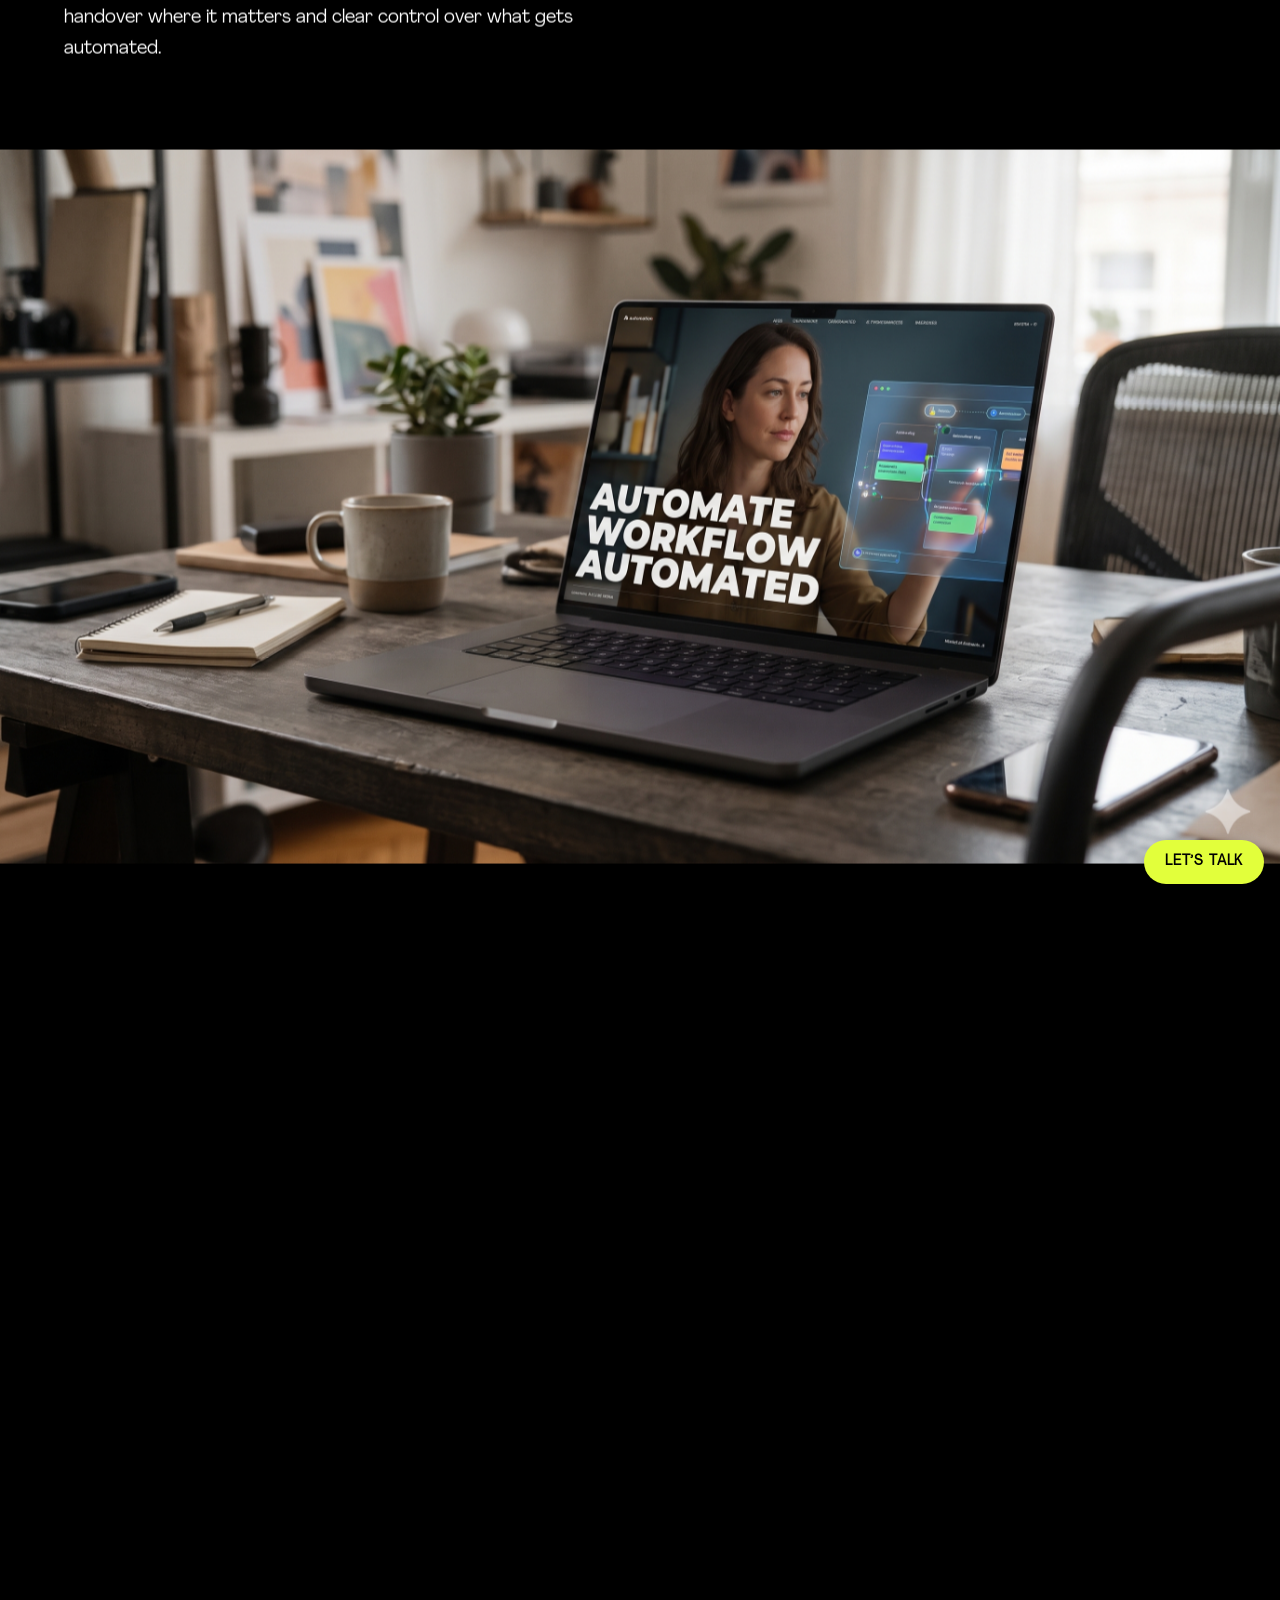
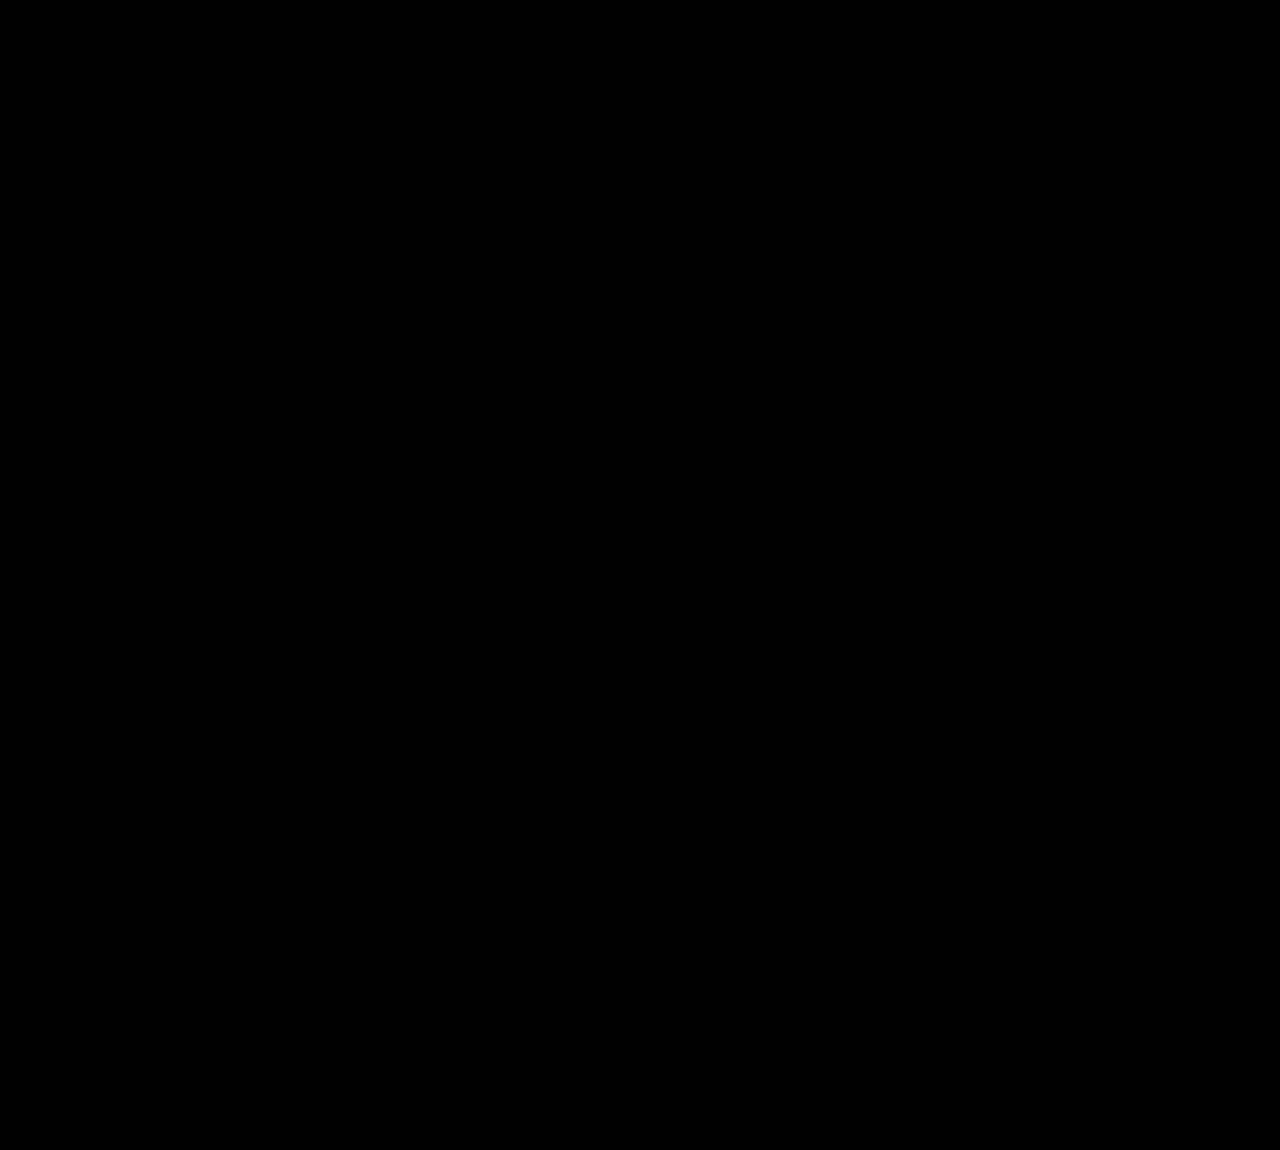
==== auto.html @ 8036ad09 "Stable Site - V1" ====
<!DOCTYPE html>

<html class="" lang="en-IN">
<head>
<meta content="#000000" name="theme-color"/>
<meta charset="utf-8"/>
<meta content="width=device-width, initial-scale=1.0" name="viewport"/>





<title>AI Automation for Businesses | Echore</title>
<meta content="echore helps businesses work smarter with AI-powered automation for WhatsApp, Instagram, Gmail, and everyday business workflows." name="description"/>


<meta content="AI Automation for Businesses | Echore" property="og:title"/>
<meta content="echore helps businesses work smarter with AI-powered automation for WhatsApp, Instagram, Gmail, and everyday business workflows." property="og:description"/>
<meta content="Echore" property="og:site_name"/>





<meta content="summary_large_image" name="twitter:card"/>








<style id="global-styles-inline-css" type="text/css">
body{--wp--preset--color--black: #000000;--wp--preset--color--cyan-bluish-gray: #abb8c3;--wp--preset--color--white: #fff;--wp--preset--color--pale-pink: #f78da7;--wp--preset--color--vivid-red: #cf2e2e;--wp--preset--color--luminous-vivid-orange: #ff6900;--wp--preset--color--luminous-vivid-amber: #fcb900;--wp--preset--color--light-green-cyan: #7bdcb5;--wp--preset--color--vivid-green-cyan: #00d084;--wp--preset--color--pale-cyan-blue: #8ed1fc;--wp--preset--color--vivid-cyan-blue: #0693e3;--wp--preset--color--vivid-purple: #9b51e0;--wp--preset--color--purple: #5214FF;--wp--preset--color--red: #FF001F;--wp--preset--color--yellow: #FFCE00;--wp--preset--gradient--vivid-cyan-blue-to-vivid-purple: linear-gradient(135deg,rgba(6,147,227,1) 0%,rgb(155,81,224) 100%);--wp--preset--gradient--light-green-cyan-to-vivid-green-cyan: linear-gradient(135deg,rgb(122,220,180) 0%,rgb(0,208,130) 100%);--wp--preset--gradient--luminous-vivid-amber-to-luminous-vivid-orange: linear-gradient(135deg,rgba(252,185,0,1) 0%,rgba(255,105,0,1) 100%);--wp--preset--gradient--luminous-vivid-orange-to-vivid-red: linear-gradient(135deg,rgba(255,105,0,1) 0%,rgb(207,46,46) 100%);--wp--preset--gradient--very-light-gray-to-cyan-bluish-gray: linear-gradient(135deg,rgb(238,238,238) 0%,rgb(169,184,195) 100%);--wp--preset--gradient--cool-to-warm-spectrum: linear-gradient(135deg,rgb(74,234,220) 0%,rgb(151,120,209) 20%,rgb(207,42,186) 40%,rgb(238,44,130) 60%,rgb(251,105,98) 80%,rgb(254,248,76) 100%);--wp--preset--gradient--blush-light-purple: linear-gradient(135deg,rgb(255,206,236) 0%,rgb(152,150,240) 100%);--wp--preset--gradient--blush-bordeaux: linear-gradient(135deg,rgb(254,205,165) 0%,rgb(254,45,45) 50%,rgb(107,0,62) 100%);--wp--preset--gradient--luminous-dusk: linear-gradient(135deg,rgb(255,203,112) 0%,rgb(199,81,192) 50%,rgb(65,88,208) 100%);--wp--preset--gradient--pale-ocean: linear-gradient(135deg,rgb(255,245,203) 0%,rgb(182,227,212) 50%,rgb(51,167,181) 100%);--wp--preset--gradient--electric-grass: linear-gradient(135deg,rgb(202,248,128) 0%,rgb(113,206,126) 100%);--wp--preset--gradient--midnight: linear-gradient(135deg,rgb(2,3,129) 0%,rgb(40,116,252) 100%);--wp--preset--font-size--small: 13px;--wp--preset--font-size--medium: 20px;--wp--preset--font-size--large: 36px;--wp--preset--font-size--x-large: 42px;--wp--preset--spacing--20: 0.44rem;--wp--preset--spacing--30: 0.67rem;--wp--preset--spacing--40: 1rem;--wp--preset--spacing--50: 1.5rem;--wp--preset--spacing--60: 2.25rem;--wp--preset--spacing--70: 3.38rem;--wp--preset--spacing--80: 5.06rem;--wp--preset--shadow--natural: 6px 6px 9px rgba(0, 0, 0, 0.2);--wp--preset--shadow--deep: 12px 12px 50px rgba(0, 0, 0, 0.4);--wp--preset--shadow--sharp: 6px 6px 0px rgba(0, 0, 0, 0.2);--wp--preset--shadow--outlined: 6px 6px 0px -3px rgba(255, 255, 255, 1), 6px 6px rgba(0, 0, 0, 1);--wp--preset--shadow--crisp: 6px 6px 0px rgba(0, 0, 0, 1);}:where(.is-layout-flex){gap: 0.5em;}:where(.is-layout-grid){gap: 0.5em;}body .is-layout-flow > .alignleft{float: left;margin-inline-start: 0;margin-inline-end: 2em;}body .is-layout-flow > .alignright{float: right;margin-inline-start: 2em;margin-inline-end: 0;}body .is-layout-flow > .aligncenter{margin-left: auto !important;margin-right: auto !important;}body .is-layout-constrained > .alignleft{float: left;margin-inline-start: 0;margin-inline-end: 2em;}body .is-layout-constrained > .alignright{float: right;margin-inline-start: 2em;margin-inline-end: 0;}body .is-layout-constrained > .aligncenter{margin-left: auto !important;margin-right: auto !important;}body .is-layout-constrained > :where(:not(.alignleft):not(.alignright):not(.alignfull)){max-width: var(--wp--style--global--content-size);margin-left: auto !important;margin-right: auto !important;}body .is-layout-constrained > .alignwide{max-width: var(--wp--style--global--wide-size);}body .is-layout-flex{display: flex;}body .is-layout-flex{flex-wrap: wrap;align-items: center;}body .is-layout-flex > *{margin: 0;}body .is-layout-grid{display: grid;}body .is-layout-grid > *{margin: 0;}:where(.wp-block-columns.is-layout-flex){gap: 2em;}:where(.wp-block-columns.is-layout-grid){gap: 2em;}:where(.wp-block-post-template.is-layout-flex){gap: 1.25em;}:where(.wp-block-post-template.is-layout-grid){gap: 1.25em;}.has-black-color{color: var(--wp--preset--color--black) !important;}.has-cyan-bluish-gray-color{color: var(--wp--preset--color--cyan-bluish-gray) !important;}.has-white-color{color: var(--wp--preset--color--white) !important;}.has-pale-pink-color{color: var(--wp--preset--color--pale-pink) !important;}.has-vivid-red-color{color: var(--wp--preset--color--vivid-red) !important;}.has-luminous-vivid-orange-color{color: var(--wp--preset--color--luminous-vivid-orange) !important;}.has-luminous-vivid-amber-color{color: var(--wp--preset--color--luminous-vivid-amber) !important;}.has-light-green-cyan-color{color: var(--wp--preset--color--light-green-cyan) !important;}.has-vivid-green-cyan-color{color: var(--wp--preset--color--vivid-green-cyan) !important;}.has-pale-cyan-blue-color{color: var(--wp--preset--color--pale-cyan-blue) !important;}.has-vivid-cyan-blue-color{color: var(--wp--preset--color--vivid-cyan-blue) !important;}.has-vivid-purple-color{color: var(--wp--preset--color--vivid-purple) !important;}.has-black-background-color{background-color: var(--wp--preset--color--black) !important;}.has-cyan-bluish-gray-background-color{background-color: var(--wp--preset--color--cyan-bluish-gray) !important;}.has-white-background-color{background-color: var(--wp--preset--color--white) !important;}.has-pale-pink-background-color{background-color: var(--wp--preset--color--pale-pink) !important;}.has-vivid-red-background-color{background-color: var(--wp--preset--color--vivid-red) !important;}.has-luminous-vivid-orange-background-color{background-color: var(--wp--preset--color--luminous-vivid-orange) !important;}.has-luminous-vivid-amber-background-color{background-color: var(--wp--preset--color--luminous-vivid-amber) !important;}.has-light-green-cyan-background-color{background-color: var(--wp--preset--color--light-green-cyan) !important;}.has-vivid-green-cyan-background-color{background-color: var(--wp--preset--color--vivid-green-cyan) !important;}.has-pale-cyan-blue-background-color{background-color: var(--wp--preset--color--pale-cyan-blue) !important;}.has-vivid-cyan-blue-background-color{background-color: var(--wp--preset--color--vivid-cyan-blue) !important;}.has-vivid-purple-background-color{background-color: var(--wp--preset--color--vivid-purple) !important;}.has-black-border-color{border-color: var(--wp--preset--color--black) !important;}.has-cyan-bluish-gray-border-color{border-color: var(--wp--preset--color--cyan-bluish-gray) !important;}.has-white-border-color{border-color: var(--wp--preset--color--white) !important;}.has-pale-pink-border-color{border-color: var(--wp--preset--color--pale-pink) !important;}.has-vivid-red-border-color{border-color: var(--wp--preset--color--vivid-red) !important;}.has-luminous-vivid-orange-border-color{border-color: var(--wp--preset--color--luminous-vivid-orange) !important;}.has-luminous-vivid-amber-border-color{border-color: var(--wp--preset--color--luminous-vivid-amber) !important;}.has-light-green-cyan-border-color{border-color: var(--wp--preset--color--light-green-cyan) !important;}.has-vivid-green-cyan-border-color{border-color: var(--wp--preset--color--vivid-green-cyan) !important;}.has-pale-cyan-blue-border-color{border-color: var(--wp--preset--color--pale-cyan-blue) !important;}.has-vivid-cyan-blue-border-color{border-color: var(--wp--preset--color--vivid-cyan-blue) !important;}.has-vivid-purple-border-color{border-color: var(--wp--preset--color--vivid-purple) !important;}.has-vivid-cyan-blue-to-vivid-purple-gradient-background{background: var(--wp--preset--gradient--vivid-cyan-blue-to-vivid-purple) !important;}.has-light-green-cyan-to-vivid-green-cyan-gradient-background{background: var(--wp--preset--gradient--light-green-cyan-to-vivid-green-cyan) !important;}.has-luminous-vivid-amber-to-luminous-vivid-orange-gradient-background{background: var(--wp--preset--gradient--luminous-vivid-amber-to-luminous-vivid-orange) !important;}.has-luminous-vivid-orange-to-vivid-red-gradient-background{background: var(--wp--preset--gradient--luminous-vivid-orange-to-vivid-red) !important;}.has-very-light-gray-to-cyan-bluish-gray-gradient-background{background: var(--wp--preset--gradient--very-light-gray-to-cyan-bluish-gray) !important;}.has-cool-to-warm-spectrum-gradient-background{background: var(--wp--preset--gradient--cool-to-warm-spectrum) !important;}.has-blush-light-purple-gradient-background{background: var(--wp--preset--gradient--blush-light-purple) !important;}.has-blush-bordeaux-gradient-background{background: var(--wp--preset--gradient--blush-bordeaux) !important;}.has-luminous-dusk-gradient-background{background: var(--wp--preset--gradient--luminous-dusk) !important;}.has-pale-ocean-gradient-background{background: var(--wp--preset--gradient--pale-ocean) !important;}.has-electric-grass-gradient-background{background: var(--wp--preset--gradient--electric-grass) !important;}.has-midnight-gradient-background{background: var(--wp--preset--gradient--midnight) !important;}.has-small-font-size{font-size: var(--wp--preset--font-size--small) !important;}.has-medium-font-size{font-size: var(--wp--preset--font-size--medium) !important;}.has-large-font-size{font-size: var(--wp--preset--font-size--large) !important;}.has-x-large-font-size{font-size: var(--wp--preset--font-size--x-large) !important;}
.wp-block-navigation a:where(:not(.wp-element-button)){color: inherit;}
:where(.wp-block-post-template.is-layout-flex){gap: 1.25em;}:where(.wp-block-post-template.is-layout-grid){gap: 1.25em;}
:where(.wp-block-columns.is-layout-flex){gap: 2em;}:where(.wp-block-columns.is-layout-grid){gap: 2em;}
.wp-block-pullquote{font-size: 1.5em;line-height: 1.6;}
</style>

<link href="assets/css/main.css" id="custom_css-css" media="all" rel="stylesheet" type="text/css"/>
<script id="jquery-core-js" src="assets/js/jquery.min.js" type="text/javascript"></script>













<meta content="website" property="og:type"/>
<link href="assets/favicon.svg" rel="icon" type="image/svg+xml"/>
<link href="https://fonts.googleapis.com" rel="preconnect"/><link crossorigin="" href="https://fonts.gstatic.com" rel="preconnect"/>
<link href="https://fonts.googleapis.com/css2?family=Anton&display=swap" rel="stylesheet"/>
<link href="assets/css/echore-sub.css" rel="stylesheet"/>
</head>
<body data-barba="wrapper">
<div class="pre-load">
<style media="screen">
		.main-wrap {
			opacity: 0;
			/* clip-path: circle(0);
			-webkit-clip-path: circle(0); */
		}
	</style>

<div class="load-svg flex">
<svg viewbox="0 0 298.2 490" xmlns="http://www.w3.org/2000/svg"><defs><style>.cls-1{fill:#fff;}</style></defs><g data-name="Layer 2" id="Layer_2"><g data-name="Layer 1" id="Layer_1-2"><path class="cls-1 l-mask" d="M0,490,7,0H140V448h17.5c7-80.5,35.7-101.5,132.3-88.9L298.2,490Z"></path></g></g></svg>
<svg viewbox="0 0 516.6 516.6" xmlns="http://www.w3.org/2000/svg"><defs><style>.cls-1{fill:#fff;}</style></defs><g data-name="Layer 2" id="Layer_2"><g data-name="Layer 1" id="Layer_1-2"><path class="cls-1 o-mask" d="M516.6,258.3c0,142.8-115.5,258.3-258.3,258.3S0,401.1,0,258.3,115.5,0,258.3,0,516.6,115.5,516.6,258.3Zm-135.1,0c0-67.9-55.3-123.2-123.2-123.2S135.1,190.4,135.1,258.3s55.3,123.2,123.2,123.2S381.5,326.2,381.5,258.3Z"></path></g></g></svg>
<svg viewbox="0 0 420.7 490" xmlns="http://www.w3.org/2000/svg"><defs><style>.cls-1{fill:#fff;}</style></defs><g data-name="Layer 2" id="Layer_2"><g data-name="Layer 1" id="Layer_1-2"><path class="cls-1 a-mask" d="M261.8,412.3H158.9L147,490H0L106.4,0H314.3L420.7,490h-147Zm-15.4-96.6c-7-28.7-23.1-153.3-23.1-195.3H198.8c0,42-17.5,166.6-24.5,195.3Z"></path></g></g></svg>
<svg viewbox="0 0 348.89 497.07" xmlns="http://www.w3.org/2000/svg"><defs><style>.cls-1{fill:#fff;}</style></defs><g data-name="Layer 2" id="Layer_2"><g data-name="Layer 1" id="Layer_1-2"><path class="cls-1 d-mask" d="M120.4.77c152.6-8.4,221.2,51.8,227.5,166.6,12.6,231.7-97.3,329-195.3,329L0,497.07l4.9-490Zm16.1,380.8c46.9,0,76.3-71.4,69.3-176.4-4.9-75.6-19.6-104.3-79.1-94.5Z"></path></g></g></svg>
</div>
</div>
<main class="work-template-default single single-work postid-741 main-wrap" data-barba="container" data-barba-namespace="work" data-bg="#000" style="--bg-colour:#000">
<div asscroll-container="" class="asscroll-container" id="asscroll-wrap">
<div asscroll="" class="inner" id="asscroll">
<header>
<div class="">
<div class="wrapper flex items-center justify-between">
<a aria-label="Echore Studio Home" class="logo block echore-logo" data-barba-prevent="all" href="index.html"><div class="echore-logo__mark"><span>ECHORE</span><span>STUDIO</span></div></a>
<div class="nav-wrapper">
<nav class="main-navigation" id="site-navigation" role="navigation">
<div class="menu-main-container"><ul class="menu" id="menu-main"><li class="menu-item"><a data-barba-prevent="all" href="index.html">Home</a></li><li class="menu-item"><a data-barba-prevent="all" href="index.html#work">Services</a></li><li class="menu-item"><a data-barba-prevent="all" href="index.html#about">About</a></li><li class="menu-item"><a data-barba-prevent="all" href="echore-contact.html">Contact</a></li></ul></div> </nav>
</div>
</div>
</div>
</header>
<div class="test">
<div class="case-study lg-pt3 lgr-pt5">
<div class="wrapper wrapper--inner">
<div class="case-study__intro pt8 lgr-my8 lgr-pt0 md-px4 lg-px0 lg-flex justify-between flex-wrap md-mx-auto">
<h1 class="white col-12 case-study__title">AI Automation</h1>
<div class="intro-item my2 lg-col-6 lgr-col-7 lgr-pr4 white">
<p>echore helps ambitious businesses take repetitive work off their teams’ hands with practical, AI-powered automation. From handling customer conversations to organising enquiries and streamlining everyday admin, we connect the tools businesses already use and turn scattered tasks into smoother, more reliable workflows.</p>
<p>Our automation services bring WhatsApp, Instagram, and Gmail together with intelligent workflows that can respond to common questions, capture and qualify leads, route enquiries, send follow-ups, organise inboxes, and keep teams moving. Every solution is shaped around the way a business actually works, with human handover where it matters and clear control over what gets automated.</p>
</div>
<div class="columns lg-col-6 lgr-col-5 sm-flex sm-mxn3 lg-mxn2 lgr-mxn4">
<div class="intro-item column my2 sm-px3 lg-px2 lgr-px4">
<span class="grey p block">Platforms</span>
<span class="p white block">WhatsApp Business</span>
<span class="p white block">Instagram</span>
<span class="p white block">Gmail</span>
<span class="p white block">Google Workspace</span>
<span class="p white block">CRM & API Integrations</span>
</div>
<div class="intro-item column my2 sm-px3 lg-px2 lgr-px4">
<span class="grey p block">Services</span>
<span class="p white block">AI Chat & Support Agents</span>
<span class="p white block">WhatsApp Automation</span>
<span class="p white block">Instagram DM Automation</span>
<span class="p white block">Gmail & Inbox Automation</span>
<span class="p white block">Lead Capture & Follow-ups</span>
<span class="p white block">Workflow & CRM Integration</span>
<span class="p white block">Monitoring & Optimisation</span>
</div>
</div>
</div>
</div>
<div class="case-study__content">
<div class="image-block image-block--full">
<div class="wrapper">
<div class="img-wrap">
<img alt="echore AI automation service showcase" class="attachment-large-image size-large-image" decoding="async" fetchpriority="high" height="1554" loading="eager" src="auto1.png" width="2560"/>
</div> </div>
</div>

<div class="offset-text lg-my5 lgr-my8 md-px4 lg-px0 md-mx-auto">
<div class="wrapper wrapper--inner">
<div class="text-wrap lg-flex justify-between">
<h2 class="offset-text__title h2 white my3 lg-my0 lg-col-6 lg-pr6 lgr-col-5">Less Busywork<br/>
More<br/>
Momentum</h2>
<div class="my3 white lg-col-6 lg-my0">
<p>Good automation should feel less like adding another tool and more like removing friction from the way a business runs. echore maps the repetitive steps behind customer enquiries and internal admin, then builds connected workflows around them. On WhatsApp and Instagram, AI-assisted agents can answer routine questions, collect useful details, qualify leads, and pass conversations to a person whenever judgement or a personal touch is needed.</p>
<p>In Gmail, automations can sort incoming messages, identify priority enquiries, prepare draft replies, extract key information, and trigger timely follow-ups. These workflows can connect with calendars, spreadsheets, CRMs, and other business systems to reduce manual copying and missed handovers. We focus on practical outcomes: faster responses, more consistent processes, and more time for your team to do work that actually needs them.</p>
</div>
</div>
</div>
</div>


 


<script src="https://c.sproutvideo.com/player_api.js" type="text/javascript"></script>



<script id="scripts-js" src="assets/js/main.js" type="text/javascript"></script>
</div>
</div>

<a class="echore-next" data-barba-prevent="all" href="crea.html"><span>Next service</span><strong>Creative Services <i aria-hidden="true">→</i></strong></a>
<footer class="echore-footer"><div class="wrapper"><div class="echore-footer__row">
<a aria-label="Echore Studio Home" class="echore-logo" data-barba-prevent="all" href="index.html"><div class="echore-logo__mark"><span>ECHORE</span><span>STUDIO</span></div></a>
<div class="echore-footer__icons"><a aria-label="Echore on X" href="https://twitter.com/echore" rel="noopener noreferrer" target="_blank">X</a><a aria-label="Echore on Instagram" href="https://www.instagram.com/echore/" rel="noopener noreferrer" target="_blank">Instagram</a></div>
<div class="echore-footer__meta"><span>New Delhi, India</span><a href="tel:+917011588835">+91 7011588835</a><a href="mailto:echore.agency@gmail.com">echore.agency@gmail.com</a><span>© Echore. All Rights Reserved 2026.</span></div>
</div></div></footer></div></div></div></main>
<div class="swipe"></div>
<a class="echore-cta" data-barba-prevent="all" href="echore-contact.html">Let’s talk</a><script>setTimeout(function(){var m=document.querySelector('.main-wrap'),p=document.querySelector('.pre-load');if(m&&getComputedStyle(m).opacity==='0'){m.style.opacity='1';if(p)p.style.display='none';}},7000);</script></body>
</html>
---- assets/css/main.css ----
@charset "UTF-8";.m0{margin:0}.mt0{margin-top:0}.mr0{margin-right:0}.mb0{margin-bottom:0}.mb-5{margin-bottom:.5rem}.ml0{margin-left:0}.mx0{margin-left:0;margin-right:0}.mx-5{margin-left:.5rem;margin-right:.5rem}.mxn-5{margin-left:-.5rem;margin-right:-.5rem}.my0{margin-top:0;margin-bottom:0}.m1{margin:1rem}.mt1{margin-top:1rem}.mr1{margin-right:1rem}.mb1{margin-bottom:1rem}.ml1{margin-left:1rem}.mx1{margin-left:1rem;margin-right:1rem}.my1{margin-top:1rem;margin-bottom:1rem}.m2{margin:2rem}.mt2{margin-top:2rem}.mt-3{margin-top:-3rem}.mr2{margin-right:2rem}.mb2{margin-bottom:2rem}.ml2{margin-left:2rem}.mx2{margin-left:2rem;margin-right:2rem}.my2{margin-top:2rem;margin-bottom:2rem}.m3{margin:3rem}.mt3{margin-top:3rem}.mr3{margin-right:3rem}.mb3{margin-bottom:3rem}.ml3{margin-left:3rem}.mx3{margin-left:3rem;margin-right:3rem}.my3{margin-top:3rem;margin-bottom:3rem}.m4{margin:4rem}.mt4{margin-top:4rem}.mr4{margin-right:4rem}.mb4{margin-bottom:4rem}.ml4{margin-left:4rem}.mx4{margin-left:4rem;margin-right:4rem}.my4{margin-top:4rem;margin-bottom:4rem}.m5{margin:5rem}.mt5{margin-top:5rem}.mr5{margin-right:5rem}.mb5{margin-bottom:5rem}.ml5{margin-left:5rem}.mx5{margin-left:5rem;margin-right:5rem}.my5{margin-top:5rem;margin-bottom:5rem}.m6{margin:6rem}.mt6{margin-top:6rem}.mr6{margin-right:6rem}.mb6{margin-bottom:6rem}.ml6{margin-left:6rem}.mx6{margin-left:6rem;margin-right:6rem}.my6{margin-top:6rem;margin-bottom:6rem}.m7{margin:7rem}.mt7{margin-top:7rem}.mr7{margin-right:7rem}.mb7{margin-bottom:7rem}.ml7{margin-left:7rem}.mx7{margin-left:7rem;margin-right:7rem}.my7{margin-top:7rem;margin-bottom:7rem}.m8{margin:8rem}.mt8{margin-top:8rem}.mr8{margin-right:8rem}.mb8{margin-bottom:8rem}.ml8{margin-left:8rem}.mx8{margin-left:8rem;margin-right:8rem}.my8{margin-top:8rem;margin-bottom:8rem}.mxn1{margin-left:-1rem;margin-right:-1rem}.mxn2{margin-left:-2rem;margin-right:-2rem}.mxn3{margin-left:-3rem;margin-right:-3rem}.mxn4{margin-left:-4rem;margin-right:-4rem}.mxn5{margin-left:-5rem;margin-right:-5rem}.mxn6{margin-left:-6rem;margin-right:-6rem}.mxn7{margin-left:-7rem;margin-right:-7rem}.mxn8{margin-left:-8rem;margin-right:-8rem}.ml-auto{margin-left:auto}.mr-auto{margin-right:auto}.mx-auto{margin-left:auto;margin-right:auto}.myn1{margin-top:-1rem;margin-bottom:-1rem}.myn2{margin-top:-2rem;margin-bottom:-2rem}.myn3{margin-top:-3rem;margin-bottom:-3rem}.myn4{margin-top:-4rem;margin-bottom:-4rem}.myn5{margin-top:-5rem;margin-bottom:-5rem}.myn6{margin-top:-6rem;margin-bottom:-6rem}.myn7{margin-top:-7rem;margin-bottom:-7rem}.myn8{margin-top:-8rem;margin-bottom:-8rem}@media (min-width:48em){.md-myn1{margin-top:-1rem;margin-bottom:-1rem}.md-myn2{margin-top:-2rem;margin-bottom:-2rem}.md-myn3{margin-top:-3rem;margin-bottom:-3rem}.md-myn4{margin-top:-4rem;margin-bottom:-4rem}.md-myn5{margin-top:-5rem;margin-bottom:-5rem}.md-myn6{margin-top:-6rem;margin-bottom:-6rem}.md-myn7{margin-top:-7rem;margin-bottom:-7rem}.md-myn8{margin-top:-8rem;margin-bottom:-8rem}}@media (min-width:64em){.lg-myn1{margin-top:-1rem;margin-bottom:-1rem}.lg-myn2{margin-top:-2rem;margin-bottom:-2rem}.lg-myn3{margin-top:-3rem;margin-bottom:-3rem}.lg-myn4{margin-top:-4rem;margin-bottom:-4rem}.lg-myn5{margin-top:-5rem;margin-bottom:-5rem}.lg-myn6{margin-top:-6rem;margin-bottom:-6rem}.lg-myn7{margin-top:-7rem;margin-bottom:-7rem}.lg-myn8{margin-top:-8rem;margin-bottom:-8rem}}@media (min-width:90em){.lgr-myn1{margin-top:-1rem;margin-bottom:-1rem}.lgr-myn2{margin-top:-2rem;margin-bottom:-2rem}.lgr-myn3{margin-top:-3rem;margin-bottom:-3rem}.lgr-myn4{margin-top:-4rem;margin-bottom:-4rem}.lgr-myn5{margin-top:-5rem;margin-bottom:-5rem}.lgr-myn6{margin-top:-6rem;margin-bottom:-6rem}.lgr-myn7{margin-top:-7rem;margin-bottom:-7rem}.lgr-myn8{margin-top:-8rem;margin-bottom:-8rem}}@media (min-width:0em){.xs-m0{margin:0}.xs-mt0{margin-top:0}.xs-mr0{margin-right:0}.xs-mb0{margin-bottom:0}.xs-ml0{margin-left:0}.xs-mx0{margin-left:0;margin-right:0}.xs-my0{margin-top:0;margin-bottom:0}.xs-m1{margin:1rem}.xs-mt1{margin-top:1rem}.xs-mr1{margin-right:1rem}.xs-mb1{margin-bottom:1rem}.xs-ml1{margin-left:1rem}.xs-mx1{margin-left:1rem;margin-right:1rem}.xs-my1{margin-top:1rem;margin-bottom:1rem}.xs-m2{margin:2rem}.xs-mt2{margin-top:2rem}.xs-mr2{margin-right:2rem}.xs-mb2{margin-bottom:2rem}.xs-ml2{margin-left:2rem}.xs-mx2{margin-left:2rem;margin-right:2rem}.xs-my2{margin-top:2rem;margin-bottom:2rem}.xs-m3{margin:3rem}.xs-mt3{margin-top:3rem}.xs-mr3{margin-right:3rem}.xs-mb3{margin-bottom:3rem}.xs-ml3{margin-left:3rem}.xs-mx3{margin-left:3rem;margin-right:3rem}.xs-my3{margin-top:3rem;margin-bottom:3rem}.xs-m4{margin:4rem}.xs-mt4{margin-top:4rem}.xs-mr4{margin-right:4rem}.xs-mb4{margin-bottom:4rem}.xs-ml4{margin-left:4rem}.xs-mx4{margin-left:4rem;margin-right:4rem}.xs-my4{margin-top:4rem;margin-bottom:4rem}.xs-m5{margin:5rem}.xs-mt5{margin-top:5rem}.xs-mr5{margin-right:5rem}.xs-mb5{margin-bottom:5rem}.xs-ml5{margin-left:5rem}.xs-mx5{margin-left:5rem;margin-right:5rem}.xs-my5{margin-top:5rem;margin-bottom:5rem}.xs-m6{margin:6rem}.xs-mt6{margin-top:6rem}.xs-mr6{margin-right:6rem}.xs-mb6{margin-bottom:6rem}.xs-ml6{margin-left:6rem}.xs-mx6{margin-left:6rem;margin-right:6rem}.xs-my6{margin-top:6rem;margin-bottom:6rem}.xs-m7{margin:7rem}.xs-mt7{margin-top:7rem}.xs-mr7{margin-right:7rem}.xs-mb7{margin-bottom:7rem}.xs-ml7{margin-left:7rem}.xs-mx7{margin-left:7rem;margin-right:7rem}.xs-my7{margin-top:7rem;margin-bottom:7rem}.xs-m8{margin:8rem}.xs-mt8{margin-top:8rem}.xs-mr8{margin-right:8rem}.xs-mb8{margin-bottom:8rem}.xs-ml8{margin-left:8rem}.xs-mx8{margin-left:8rem;margin-right:8rem}.xs-my8{margin-top:8rem;margin-bottom:8rem}.xs-mxn1{margin-left:-1rem;margin-right:-1rem}.xs-mxn2{margin-left:-2rem;margin-right:-2rem}.xs-mxn3{margin-left:-3rem;margin-right:-3rem}.xs-mxn4{margin-left:-4rem;margin-right:-4rem}.xs-ml-auto{margin-left:auto}.xs-mr-auto{margin-right:auto}.xs-mx-auto{margin-left:auto;margin-right:auto}}@media (min-width:40em){.sm-m0{margin:0}.sm-mt0{margin-top:0}.sm-mr0{margin-right:0}.sm-mb0{margin-bottom:0}.sm-ml0{margin-left:0}.sm-mx0{margin-left:0;margin-right:0}.sm-my0{margin-top:0;margin-bottom:0}.sm-m1{margin:1rem}.sm-mt1{margin-top:1rem}.sm-mr1{margin-right:1rem}.sm-mb1{margin-bottom:1rem}.sm-mb-5{margin-bottom:.5rem}.sm-ml1{margin-left:1rem}.sm-mx1{margin-left:1rem;margin-right:1rem}.sm-my1{margin-top:1rem;margin-bottom:1rem}.sm-m2{margin:2rem}.sm-mt2{margin-top:2rem}.sm-mr2{margin-right:2rem}.sm-mb2{margin-bottom:2rem}.sm-ml2{margin-left:2rem}.sm-mx2{margin-left:2rem;margin-right:2rem}.sm-my2{margin-top:2rem;margin-bottom:2rem}.sm-m3{margin:3rem}.sm-mt3{margin-top:3rem}.sm-mr3{margin-right:3rem}.sm-mb3{margin-bottom:3rem}.sm-ml3{margin-left:3rem}.sm-mx3{margin-left:3rem;margin-right:3rem}.sm-my3{margin-top:3rem;margin-bottom:3rem}.sm-m4{margin:4rem}.sm-mt4{margin-top:4rem}.sm-mr4{margin-right:4rem}.sm-mb4{margin-bottom:4rem}.sm-ml4{margin-left:4rem}.sm-mx4{margin-left:4rem;margin-right:4rem}.sm-my4{margin-top:4rem;margin-bottom:4rem}.sm-m5{margin:5rem}.sm-mt5{margin-top:5rem}.sm-mr5{margin-right:5rem}.sm-mb5{margin-bottom:5rem}.sm-ml5{margin-left:5rem}.sm-mx5{margin-left:5rem;margin-right:5rem}.sm-my5{margin-top:5rem;margin-bottom:5rem}.sm-m6{margin:6rem}.sm-mt6{margin-top:6rem}.sm-mr6{margin-right:6rem}.sm-mb6{margin-bottom:6rem}.sm-ml6{margin-left:6rem}.sm-mx6{margin-left:6rem;margin-right:6rem}.sm-my6{margin-top:6rem;margin-bottom:6rem}.sm-m7{margin:7rem}.sm-mt7{margin-top:7rem}.sm-mr7{margin-right:7rem}.sm-mb7{margin-bottom:7rem}.sm-ml7{margin-left:7rem}.sm-mx7{margin-left:7rem;margin-right:7rem}.sm-my7{margin-top:7rem;margin-bottom:7rem}.sm-m8{margin:8rem}.sm-mt8{margin-top:8rem}.sm-mr8{margin-right:8rem}.sm-mb8{margin-bottom:8rem}.sm-ml8{margin-left:8rem}.sm-mx8{margin-left:8rem;margin-right:8rem}.sm-my8{margin-top:8rem;margin-bottom:8rem}.sm-mxn1{margin-left:-1rem;margin-right:-1rem}.sm-mxn2{margin-left:-2rem;margin-right:-2rem}.sm-mxn3{margin-left:-3rem;margin-right:-3rem}.sm-mxn4{margin-left:-4rem;margin-right:-4rem}.sm-ml-auto{margin-left:auto}.sm-mr-auto{margin-right:auto}.sm-mx-auto{margin-left:auto;margin-right:auto}}@media (min-width:48em){.md-m0{margin:0}.md-mt0{margin-top:0}.md-mr0{margin-right:0}.md-mb0{margin-bottom:0}.md-ml0{margin-left:0}.md-mx0{margin-left:0;margin-right:0}.md-my0{margin-top:0;margin-bottom:0}.md-m1{margin:1rem}.md-mt1{margin-top:1rem}.md-mr1{margin-right:1rem}.md-mb1{margin-bottom:1rem}.md-ml1{margin-left:1rem}.md-mx1{margin-left:1rem;margin-right:1rem}.md-my1{margin-top:1rem;margin-bottom:1rem}.md-m2{margin:2rem}.md-mt2{margin-top:2rem}.md-mr2{margin-right:2rem}.md-mb2{margin-bottom:2rem}.md-ml2{margin-left:2rem}.md-mx2{margin-left:2rem;margin-right:2rem}.md-my2{margin-top:2rem;margin-bottom:2rem}.md-m3{margin:3rem}.md-mt3{margin-top:3rem}.md-mr3{margin-right:3rem}.md-mb3{margin-bottom:3rem}.md-ml3{margin-left:3rem}.md-mx3{margin-left:3rem;margin-right:3rem}.md-my3{margin-top:3rem;margin-bottom:3rem}.md-m4{margin:4rem}.md-mt4{margin-top:4rem}.md-mr4{margin-right:4rem}.md-mb4{margin-bottom:4rem}.md-ml4{margin-left:4rem}.md-mx4{margin-left:4rem;margin-right:4rem}.md-my4{margin-top:4rem;margin-bottom:4rem}.md-m5{margin:5rem}.md-mt5{margin-top:5rem}.md-mr5{margin-right:5rem}.md-mb5{margin-bottom:5rem}.md-ml5{margin-left:5rem}.md-mx5{margin-left:5rem;margin-right:5rem}.md-my5{margin-top:5rem;margin-bottom:5rem}.md-m6{margin:6rem}.md-mt6{margin-top:6rem}.md-mr6{margin-right:6rem}.md-mb6{margin-bottom:6rem}.md-ml6{margin-left:6rem}.md-mx6{margin-left:6rem;margin-right:6rem}.md-my6{margin-top:6rem;margin-bottom:6rem}.md-m7{margin:7rem}.md-mt7{margin-top:7rem}.md-mr7{margin-right:7rem}.md-mb7{margin-bottom:7rem}.md-ml7{margin-left:7rem}.md-mx7{margin-left:7rem;margin-right:7rem}.md-my7{margin-top:7rem;margin-bottom:7rem}.md-m8{margin:8rem}.md-mt8{margin-top:8rem}.md-mr8{margin-right:8rem}.md-mb8{margin-bottom:8rem}.md-ml8{margin-left:8rem}.md-mx8{margin-left:8rem;margin-right:8rem}.md-my8{margin-top:8rem;margin-bottom:8rem}.md-mxn1{margin-left:-1rem;margin-right:-1rem}.md-mxn2{margin-left:-2rem;margin-right:-2rem}.md-mxn3{margin-left:-3rem;margin-right:-3rem}.md-mxn4{margin-left:-4rem;margin-right:-4rem}.md-ml-auto{margin-left:auto}.md-mr-auto{margin-right:auto}.md-mx-auto{margin-left:auto;margin-right:auto}}@media (min-width:64em){.lg-m0{margin:0}.lg-mt0{margin-top:0}.lg-mr0{margin-right:0}.lg-mb0{margin-bottom:0}.lg-mb-1-5{margin-bottom:1.5rem}.lg-ml0{margin-left:0}.lg-mx0{margin-left:0;margin-right:0}.lg-my0{margin-top:0;margin-bottom:0}.lg-m1{margin:1rem}.lg-mt1{margin-top:1rem}.lg-mr1{margin-right:1rem}.lg-mb1{margin-bottom:1rem}.lg-ml1{margin-left:1rem}.lg-mx1{margin-left:1rem;margin-right:1rem}.lg-my1{margin-top:1rem;margin-bottom:1rem}.lg-m2{margin:2rem}.lg-mt2{margin-top:2rem}.lg-mr2{margin-right:2rem}.lg-mb2{margin-bottom:2rem}.lg-ml2{margin-left:2rem}.lg-mx2{margin-left:2rem;margin-right:2rem}.lg-my2{margin-top:2rem;margin-bottom:2rem}.lg-m3{margin:3rem}.lg-mt3{margin-top:3rem}.lg-mr3{margin-right:3rem}.lg-mb3{margin-bottom:3rem}.lg-ml3{margin-left:3rem}.lg-mx3{margin-left:3rem;margin-right:3rem}.lg-my3{margin-top:3rem;margin-bottom:3rem}.lg-m4{margin:4rem}.lg-mt4{margin-top:4rem}.lg-mr4{margin-right:4rem}.lg-mb4{margin-bottom:4rem}.lg-ml4{margin-left:4rem}.lg-mx4{margin-left:4rem;margin-right:4rem}.lg-my4{margin-top:4rem;margin-bottom:4rem}.lg-m5{margin:5rem}.lg-mt5{margin-top:5rem}.lg-mr5{margin-right:5rem}.lg-mb5{margin-bottom:5rem}.lg-ml5{margin-left:5rem}.lg-mx5{margin-left:5rem;margin-right:5rem}.lg-my5{margin-top:5rem;margin-bottom:5rem}.lg-m6{margin:6rem}.lg-mt6{margin-top:6rem}.lg-mr6{margin-right:6rem}.lg-mb6{margin-bottom:6rem}.lg-ml6{margin-left:6rem}.lg-mx6{margin-left:6rem;margin-right:6rem}.lg-my6{margin-top:6rem;margin-bottom:6rem}.lg-m7{margin:7rem}.lg-mt7{margin-top:7rem}.lg-mr7{margin-right:7rem}.lg-mb7{margin-bottom:7rem}.lg-ml7{margin-left:7rem}.lg-mx7{margin-left:7rem;margin-right:7rem}.lg-my7{margin-top:7rem;margin-bottom:7rem}.lg-m8{margin:8rem}.lg-mt8{margin-top:8rem}.lg-mr8{margin-right:8rem}.lg-mb8{margin-bottom:8rem}.lg-ml8{margin-left:8rem}.lg-mx8{margin-left:8rem;margin-right:8rem}.lg-my8{margin-top:8rem;margin-bottom:8rem}.lg-mxn1{margin-left:-1rem;margin-right:-1rem}.lg-mxn2{margin-left:-2rem;margin-right:-2rem}.lg-mxn3{margin-left:-3rem;margin-right:-3rem}.lg-mxn4{margin-left:-4rem;margin-right:-4rem}.lg-ml-auto{margin-left:auto}.lg-mr-auto{margin-right:auto}.lg-mx-auto{margin-left:auto!important;margin-right:auto!important}}@media (min-width:90em){.lgr-m0{margin:0}.lgr-mt0{margin-top:0}.lgr-mr0{margin-right:0}.lgr-mb0{margin-bottom:0}.lgr-mb-1-5{margin-bottom:1.5rem}.lgr-ml0{margin-left:0}.lgr-mx0{margin-left:0;margin-right:0}.lgr-my0{margin-top:0;margin-bottom:0}.lgr-m1{margin:1rem}.lgr-mt1{margin-top:1rem}.lgr-mr1{margin-right:1rem}.lgr-mb1{margin-bottom:1rem}.lgr-ml1{margin-left:1rem}.lgr-mx1{margin-left:1rem;margin-right:1rem}.lgr-my1{margin-top:1rem;margin-bottom:1rem}.lgr-m2{margin:2rem}.lgr-mt2{margin-top:2rem}.lgr-mr2{margin-right:2rem}.lgr-mb2{margin-bottom:2rem}.lgr-ml2{margin-left:2rem}.lgr-mx2{margin-left:2rem;margin-right:2rem}.lgr-my2{margin-top:2rem;margin-bottom:2rem}.lgr-m3{margin:3rem}.lgr-mt3{margin-top:3rem}.lgr-mr3{margin-right:3rem}.lgr-mb3{margin-bottom:3rem}.lgr-ml3{margin-left:3rem}.lgr-mx3{margin-left:3rem;margin-right:3rem}.lgr-my3{margin-top:3rem;margin-bottom:3rem}.lgr-m4{margin:4rem}.lgr-mt4{margin-top:4rem}.lgr-mr4{margin-right:4rem}.lgr-mb4{margin-bottom:4rem}.lgr-ml4{margin-left:4rem}.lgr-mx4{margin-left:4rem;margin-right:4rem}.lgr-my4{margin-top:4rem;margin-bottom:4rem}.lgr-m5{margin:5rem}.lgr-mt5{margin-top:5rem}.lgr-mr5{margin-right:5rem}.lgr-mb5{margin-bottom:5rem}.lgr-ml5{margin-left:5rem}.lgr-mx5{margin-left:5rem;margin-right:5rem}.lgr-my5{margin-top:5rem;margin-bottom:5rem}.lgr-m6{margin:6rem}.lgr-mt6{margin-top:6rem}.lgr-mr6{margin-right:6rem}.lgr-mb6{margin-bottom:6rem}.lgr-ml6{margin-left:6rem}.lgr-mx6{margin-left:6rem;margin-right:6rem}.lgr-my6{margin-top:6rem;margin-bottom:6rem}.lgr-m7{margin:7rem}.lgr-mt7{margin-top:7rem}.lgr-mr7{margin-right:7rem}.lgr-mb7{margin-bottom:7rem}.lgr-ml7{margin-left:7rem}.lgr-mx7{margin-left:7rem;margin-right:7rem}.lgr-my7{margin-top:7rem;margin-bottom:7rem}.lgr-m8{margin:8rem}.lgr-mt8{margin-top:8rem}.lgr-mr8{margin-right:8rem}.lgr-mb8{margin-bottom:8rem}.lgr-ml8{margin-left:8rem}.lgr-mx8{margin-left:8rem;margin-right:8rem}.lgr-my8{margin-top:8rem;margin-bottom:8rem}.lgr-mxn1{margin-left:-1rem;margin-right:-1rem}.lgr-mxn2{margin-left:-2rem;margin-right:-2rem}.lgr-mxn3{margin-left:-3rem;margin-right:-3rem}.lgr-mxn4{margin-left:-4rem;margin-right:-4rem}.lgr-ml-auto{margin-left:auto}.lgr-mr-auto{margin-right:auto}.lgr-mx-auto{margin-left:auto!important;margin-right:auto!important}}@media (min-width:160em){.fk-m0{margin:0}.fk-mt0{margin-top:0}.fk-mr0{margin-right:0}.fk-mb0{margin-bottom:0}.fk-mb-1-5{margin-bottom:1.5rem}.fk-ml0{margin-left:0}.fk-mx0{margin-left:0;margin-right:0}.fk-my0{margin-top:0;margin-bottom:0}.fk-m1{margin:1rem}.fk-mt1{margin-top:1rem}.fk-mr1{margin-right:1rem}.fk-mb1{margin-bottom:1rem}.fk-ml1{margin-left:1rem}.fk-mx1{margin-left:1rem;margin-right:1rem}.fk-my1{margin-top:1rem;margin-bottom:1rem}.fk-m2{margin:2rem}.fk-mt2{margin-top:2rem}.fk-mr2{margin-right:2rem}.fk-mb2{margin-bottom:2rem}.fk-ml2{margin-left:2rem}.fk-mx2{margin-left:2rem;margin-right:2rem}.fk-my2{margin-top:2rem;margin-bottom:2rem}.fk-m3{margin:3rem}.fk-mt3{margin-top:3rem}.fk-mr3{margin-right:3rem}.fk-mb3{margin-bottom:3rem}.fk-ml3{margin-left:3rem}.fk-mx3{margin-left:3rem;margin-right:3rem}.fk-my3{margin-top:3rem;margin-bottom:3rem}.fk-m4{margin:4rem}.fk-mt4{margin-top:4rem}.fk-mr4{margin-right:4rem}.fk-mb4{margin-bottom:4rem}.fk-ml4{margin-left:4rem}.fk-mx4{margin-left:4rem;margin-right:4rem}.fk-my4{margin-top:4rem;margin-bottom:4rem}.fk-m5{margin:5rem}.fk-mt5{margin-top:5rem}.fk-mr5{margin-right:5rem}.fk-mb5{margin-bottom:5rem}.fk-ml5{margin-left:5rem}.fk-mx5{margin-left:5rem;margin-right:5rem}.fk-my5{margin-top:5rem;margin-bottom:5rem}.fk-m6{margin:6rem}.fk-mt6{margin-top:6rem}.fk-mr6{margin-right:6rem}.fk-mb6{margin-bottom:6rem}.fk-ml6{margin-left:6rem}.fk-mx6{margin-left:6rem;margin-right:6rem}.fk-my6{margin-top:6rem;margin-bottom:6rem}.fk-m7{margin:7rem}.fk-mt7{margin-top:7rem}.fk-mr7{margin-right:7rem}.fk-mb7{margin-bottom:7rem}.fk-ml7{margin-left:7rem}.fk-mx7{margin-left:7rem;margin-right:7rem}.fk-my7{margin-top:7rem;margin-bottom:7rem}.fk-m8{margin:8rem}.fk-mt8{margin-top:8rem}.fk-mr8{margin-right:8rem}.fk-mb8{margin-bottom:8rem}.fk-ml8{margin-left:8rem}.fk-mx8{margin-left:8rem;margin-right:8rem}.fk-my8{margin-top:8rem;margin-bottom:8rem}.fk-mxn1{margin-left:-1rem;margin-right:-1rem}.fk-mxn2{margin-left:-2rem;margin-right:-2rem}.fk-mxn3{margin-left:-3rem;margin-right:-3rem}.fk-mxn4{margin-left:-4rem;margin-right:-4rem}.fk-ml-auto{margin-left:auto}.fk-mr-auto{margin-right:auto}.fk-mx-auto{margin-left:auto!important;margin-right:auto!important}}.p0{padding:0}.pt0{padding-top:0}.pr0{padding-right:0}.pb0{padding-bottom:0}.pb-5{padding-bottom:.5rem}.pl0{padding-left:0}.px-5{padding-left:.5rem;padding-right:.5rem}.px0{padding-left:0;padding-right:0}.py0{padding-top:0;padding-bottom:0}.p1{padding:1rem}.pt1{padding-top:1rem}.pr1{padding-right:1rem}.pb1{padding-bottom:1rem}.pl1{padding-left:1rem}.py1{padding-top:1rem;padding-bottom:1rem}.px1{padding-left:1rem;padding-right:1rem}.p2{padding:2rem}.pt2{padding-top:2rem}.pr2{padding-right:2rem}.pb2{padding-bottom:2rem}.pl2{padding-left:2rem}.py2{padding-top:2rem;padding-bottom:2rem}.px2{padding-left:2rem;padding-right:2rem}.p3{padding:3rem}.pt3{padding-top:3rem}.pr3{padding-right:3rem}.pb3{padding-bottom:3rem}.pl3{padding-left:3rem}.py3{padding-top:3rem;padding-bottom:3rem}.px3{padding-left:3rem;padding-right:3rem}.p4{padding:4rem}.pt4{padding-top:4rem}.pr4{padding-right:4rem}.pb4{padding-bottom:4rem}.pl4{padding-left:4rem}.py4{padding-top:4rem;padding-bottom:4rem}.px4{padding-left:4rem;padding-right:4rem}.p5{padding:5rem}.pt5{padding-top:5rem}.pr5{padding-right:5rem}.pb5{padding-bottom:5rem}.pl5{padding-left:5rem}.py5{padding-top:5rem;padding-bottom:5rem}.px5{padding-left:5rem;padding-right:5rem}.p6{padding:6rem}.pt6{padding-top:6rem}.pr6{padding-right:6rem}.pb6{padding-bottom:6rem}.pl6{padding-left:6rem}.py6{padding-top:6rem;padding-bottom:6rem}.px6{padding-left:6rem;padding-right:6rem}.p7{padding:7rem}.pt7{padding-top:7rem}.pr7{padding-right:7rem}.pb7{padding-bottom:7rem}.pl7{padding-left:7rem}.py7{padding-top:7rem;padding-bottom:7rem}.px7{padding-left:7rem;padding-right:7rem}.p8{padding:8rem}.pt8{padding-top:8rem}.pr8{padding-right:8rem}.pb8{padding-bottom:8rem}.pl8{padding-left:8rem}.py8{padding-top:8rem;padding-bottom:8rem}.px8{padding-left:8rem;padding-right:8rem}@media (min-width:0em){.xs-p0{padding:0}.xs-pt0{padding-top:0}.xs-pr0{padding-right:0}.xs-pb0{padding-bottom:0}.xs-pl0{padding-left:0}.xs-px0{padding-left:0;padding-right:0}.xs-py0{padding-top:0;padding-bottom:0}.xs-p1{padding:1rem}.xs-pt1{padding-top:1rem}.xs-pr1{padding-right:1rem}.xs-pb1{padding-bottom:1rem}.xs-pl1{padding-left:1rem}.xs-px1{padding-left:1rem;padding-right:1rem}.xs-py1{padding-top:1rem;padding-bottom:1rem}.xs-p2{padding:2rem}.xs-pt2{padding-top:2rem}.xs-pr2{padding-right:2rem}.xs-pb2{padding-bottom:2rem}.xs-pl2{padding-left:2rem}.xs-px2{padding-left:2rem;padding-right:2rem}.xs-py2{padding-top:2rem;padding-bottom:2rem}.xs-p3{padding:3rem}.xs-pt3{padding-top:3rem}.xs-pr3{padding-right:3rem}.xs-pb3{padding-bottom:3rem}.xs-pl3{padding-left:3rem}.xs-px3{padding-left:3rem;padding-right:3rem}.xs-py3{padding-top:3rem;padding-bottom:3rem}.xs-p4{padding:4rem}.xs-pt4{padding-top:4rem}.xs-pr4{padding-right:4rem}.xs-pb4{padding-bottom:4rem}.xs-pl4{padding-left:4rem}.xs-px4{padding-left:4rem;padding-right:4rem}.xs-py4{padding-top:4rem;padding-bottom:4rem}.xs-p5{padding:5rem}.xs-pt5{padding-top:5rem}.xs-pr5{padding-right:5rem}.xs-pb5{padding-bottom:5rem}.xs-pl5{padding-left:5rem}.xs-px5{padding-left:5rem;padding-right:5rem}.xs-py5{padding-top:5rem;padding-bottom:5rem}.xs-p6{padding:6rem}.xs-pt6{padding-top:6rem}.xs-pr6{padding-right:6rem}.xs-pb6{padding-bottom:6rem}.xs-pl6{padding-left:6rem}.xs-px6{padding-left:6rem;padding-right:6rem}.xs-py6{padding-top:6rem;padding-bottom:6rem}.xs-p7{padding:7rem}.xs-pt7{padding-top:7rem}.xs-pr7{padding-right:7rem}.xs-pb7{padding-bottom:7rem}.xs-pl7{padding-left:7rem}.xs-px7{padding-left:7rem;padding-right:7rem}.xs-py7{padding-top:7rem;padding-bottom:7rem}.xs-p8{padding:8rem}.xs-pt8{padding-top:8rem}.xs-pr8{padding-right:8rem}.xs-pb8{padding-bottom:8rem}.xs-pl8{padding-left:8rem}.xs-px8{padding-left:8rem;padding-right:8rem}.xs-py8{padding-top:8rem;padding-bottom:8rem}}@media (min-width:40em){.sm-p0{padding:0}.sm-pt0{padding-top:0}.sm-pr0{padding-right:0}.sm-pb0{padding-bottom:0}.sm-pl0{padding-left:0}.sm-px0{padding-left:0;padding-right:0}.sm-py0{padding-top:0;padding-bottom:0}.sm-p1{padding:1rem}.sm-pt1{padding-top:1rem}.sm-pr1{padding-right:1rem}.sm-pb1{padding-bottom:1rem}.sm-pl1{padding-left:1rem}.sm-px1{padding-left:1rem;padding-right:1rem}.sm-py1{padding-top:1rem;padding-bottom:1rem}.sm-p2{padding:2rem}.sm-pt2{padding-top:2rem}.sm-pr2{padding-right:2rem}.sm-pb2{padding-bottom:2rem}.sm-pl2{padding-left:2rem}.sm-px2{padding-left:2rem;padding-right:2rem}.sm-py2{padding-top:2rem;padding-bottom:2rem}.sm-p3{padding:3rem}.sm-pt3{padding-top:3rem}.sm-pr3{padding-right:3rem}.sm-pb3{padding-bottom:3rem}.sm-pl3{padding-left:3rem}.sm-px3{padding-left:3rem;padding-right:3rem}.sm-py3{padding-top:3rem;padding-bottom:3rem}.sm-p4{padding:4rem}.sm-pt4{padding-top:4rem}.sm-pr4{padding-right:4rem}.sm-pb4{padding-bottom:4rem}.sm-pl4{padding-left:4rem}.sm-px4{padding-left:4rem;padding-right:4rem}.sm-py4{padding-top:4rem;padding-bottom:4rem}.sm-p5{padding:5rem}.sm-pt5{padding-top:5rem}.sm-pr5{padding-right:5rem}.sm-pb5{padding-bottom:5rem}.sm-pl5{padding-left:5rem}.sm-px5{padding-left:5rem;padding-right:5rem}.sm-py5{padding-top:5rem;padding-bottom:5rem}.sm-p6{padding:6rem}.sm-pt6{padding-top:6rem}.sm-pr6{padding-right:6rem}.sm-pb6{padding-bottom:6rem}.sm-pl6{padding-left:6rem}.sm-px6{padding-left:6rem;padding-right:6rem}.sm-py6{padding-top:6rem;padding-bottom:6rem}.sm-p7{padding:7rem}.sm-pt7{padding-top:7rem}.sm-pr7{padding-right:7rem}.sm-pb7{padding-bottom:7rem}.sm-pl7{padding-left:7rem}.sm-px7{padding-left:7rem;padding-right:7rem}.sm-py7{padding-top:7rem;padding-bottom:7rem}.sm-p8{padding:8rem}.sm-pt8{padding-top:8rem}.sm-pr8{padding-right:8rem}.sm-pb8{padding-bottom:8rem}.sm-pl8{padding-left:8rem}.sm-px8{padding-left:8rem;padding-right:8rem}.sm-py8{padding-top:8rem;padding-bottom:8rem}}@media (min-width:48em){.md-p0{padding:0}.md-pt0{padding-top:0}.md-pr0{padding-right:0}.md-pb0{padding-bottom:0}.md-pl0{padding-left:0}.md-px0{padding-left:0;padding-right:0}.md-py0{padding-top:0;padding-bottom:0}.md-p1{padding:1rem}.md-pt1{padding-top:1rem}.md-pr1{padding-right:1rem}.md-pb1{padding-bottom:1rem}.md-pl1{padding-left:1rem}.md-px1{padding-left:1rem;padding-right:1rem}.md-py1{padding-top:1rem;padding-bottom:1rem}.md-p2{padding:2rem}.md-pt2{padding-top:2rem}.md-pr2{padding-right:2rem}.md-pb2{padding-bottom:2rem}.md-pl2{padding-left:2rem}.md-px2{padding-left:2rem;padding-right:2rem}.md-py2{padding-top:2rem;padding-bottom:2rem}.md-ptn2{padding-top:2rem}.md-p3{padding:3rem}.md-pt3{padding-top:3rem}.md-pr3{padding-right:3rem}.md-pb3{padding-bottom:3rem}.md-pl3{padding-left:3rem}.md-px3{padding-left:3rem;padding-right:3rem}.md-py3{padding-top:3rem;padding-bottom:3rem}.md-p4{padding:4rem}.md-pt4{padding-top:4rem}.md-pr4{padding-right:4rem}.md-pb4{padding-bottom:4rem}.md-pl4{padding-left:4rem}.md-px4{padding-left:4rem;padding-right:4rem}.md-py4{padding-top:4rem;padding-bottom:4rem}.md-p5{padding:5rem}.md-pt5{padding-top:5rem}.md-pr5{padding-right:5rem}.md-pb5{padding-bottom:5rem}.md-pl5{padding-left:5rem}.md-px5{padding-left:5rem;padding-right:5rem}.md-py5{padding-top:5rem;padding-bottom:5rem}.md-p6{padding:6rem}.md-pt6{padding-top:6rem}.md-pr6{padding-right:6rem}.md-pb6{padding-bottom:6rem}.md-pl6{padding-left:6rem}.md-px6{padding-left:6rem;padding-right:6rem}.md-py6{padding-top:6rem;padding-bottom:6rem}.md-p7{padding:7rem}.md-pt7{padding-top:7rem}.md-pr7{padding-right:7rem}.md-pb7{padding-bottom:7rem}.md-pl7{padding-left:7rem}.md-px7{padding-left:7rem;padding-right:7rem}.md-py7{padding-top:7rem;padding-bottom:7rem}.md-p8{padding:8rem}.md-pt8{padding-top:8rem}.md-pr8{padding-right:8rem}.md-pb8{padding-bottom:8rem}.md-pl8{padding-left:8rem}.md-px8{padding-left:8rem;padding-right:8rem}.md-py8{padding-top:8rem;padding-bottom:8rem}}@media (min-width:64em){.lg-p0{padding:0}.lg-pt0{padding-top:0}.lg-pr0{padding-right:0}.lg-pb0{padding-bottom:0}.lg-pl0{padding-left:0}.lg-px0{padding-left:0;padding-right:0}.lg-py0{padding-top:0;padding-bottom:0}.lg-p1{padding:1rem}.lg-pt1{padding-top:1rem}.lg-pr1{padding-right:1rem}.lg-pb1{padding-bottom:1rem}.lg-pl1{padding-left:1rem}.lg-px1{padding-left:1rem;padding-right:1rem}.lg-py1{padding-top:1rem;padding-bottom:1rem}.lg-p2{padding:2rem}.lg-pt2{padding-top:2rem}.lg-pr2{padding-right:2rem}.lg-pb2{padding-bottom:2rem}.lg-pl2{padding-left:2rem}.lg-px2{padding-left:2rem;padding-right:2rem}.lg-py2{padding-top:2rem;padding-bottom:2rem}.lg-p3{padding:3rem}.lg-pt3{padding-top:3rem}.lg-pr3{padding-right:3rem}.lg-pb3{padding-bottom:3rem}.lg-pl3{padding-left:3rem}.lg-px3{padding-left:3rem;padding-right:3rem}.lg-py3{padding-top:3rem;padding-bottom:3rem}.lg-p4{padding:4rem}.lg-pt4{padding-top:4rem}.lg-pr4{padding-right:4rem}.lg-pb4{padding-bottom:4rem}.lg-pl4{padding-left:4rem}.lg-px4{padding-left:4rem;padding-right:4rem}.lg-py4{padding-top:4rem;padding-bottom:4rem}.lg-p5{padding:5rem}.lg-pt5{padding-top:5rem}.lg-pr5{padding-right:5rem}.lg-pb5{padding-bottom:5rem}.lg-pl5{padding-left:5rem}.lg-px5{padding-left:5rem;padding-right:5rem}.lg-py5{padding-top:5rem;padding-bottom:5rem}.lg-p6{padding:6rem}.lg-pt6{padding-top:6rem}.lg-pr6{padding-right:6rem}.lg-pb6{padding-bottom:6rem}.lg-pl6{padding-left:6rem}.lg-px6{padding-left:6rem;padding-right:6rem}.lg-py6{padding-top:6rem;padding-bottom:6rem}.lg-p7{padding:7rem}.lg-pt7{padding-top:7rem}.lg-pr7{padding-right:7rem}.lg-pb7{padding-bottom:7rem}.lg-pl7{padding-left:7rem}.lg-px7{padding-left:7rem;padding-right:7rem}.lg-py7{padding-top:7rem;padding-bottom:7rem}.lg-p8{padding:8rem}.lg-pt8{padding-top:8rem}.lg-pr8{padding-right:8rem}.lg-pb8{padding-bottom:8rem}.lg-pl8{padding-left:8rem}.lg-px8{padding-left:8rem;padding-right:8rem}.lg-py8{padding-top:8rem;padding-bottom:8rem}}@media (min-width:90em){.lgr-p0{padding:0}.lgr-pt0{padding-top:0}.lgr-pr0{padding-right:0}.lgr-pb0{padding-bottom:0}.lgr-pl0{padding-left:0}.lgr-px0{padding-left:0;padding-right:0}.lgr-py0{padding-top:0;padding-bottom:0}.lgr-p1{padding:1rem}.lgr-pt1{padding-top:1rem}.lgr-pr1{padding-right:1rem}.lgr-pb1{padding-bottom:1rem}.lgr-pl1{padding-left:1rem}.lgr-px1{padding-left:1rem;padding-right:1rem}.lgr-py1{padding-top:1rem;padding-bottom:1rem}.lgr-p2{padding:2rem}.lgr-pt2{padding-top:2rem}.lgr-pr2{padding-right:2rem}.lgr-pb2{padding-bottom:2rem}.lgr-pl2{padding-left:2rem}.lgr-px2{padding-left:2rem;padding-right:2rem}.lgr-py2{padding-top:2rem;padding-bottom:2rem}.lgr-p3{padding:3rem}.lgr-pt3{padding-top:3rem}.lgr-pr3{padding-right:3rem}.lgr-pb3{padding-bottom:3rem}.lgr-pl3{padding-left:3rem}.lgr-px3{padding-left:3rem;padding-right:3rem}.lgr-py3{padding-top:3rem;padding-bottom:3rem}.lgr-p4{padding:4rem}.lgr-pt4{padding-top:4rem}.lgr-pr4{padding-right:4rem}.lgr-pb4{padding-bottom:4rem}.lgr-pl4{padding-left:4rem}.lgr-px4{padding-left:4rem;padding-right:4rem}.lgr-py4{padding-top:4rem;padding-bottom:4rem}.lgr-p5{padding:5rem}.lgr-pt5{padding-top:5rem}.lgr-pr5{padding-right:5rem}.lgr-pb5{padding-bottom:5rem}.lgr-pl5{padding-left:5rem}.lgr-px5{padding-left:5rem;padding-right:5rem}.lgr-py5{padding-top:5rem;padding-bottom:5rem}.lgr-p6{padding:6rem}.lgr-pt6{padding-top:6rem}.lgr-pr6{padding-right:6rem}.lgr-pb6{padding-bottom:6rem}.lgr-pl6{padding-left:6rem}.lgr-px6{padding-left:6rem;padding-right:6rem}.lgr-py6{padding-top:6rem;padding-bottom:6rem}.lgr-p7{padding:7rem}.lgr-pt7{padding-top:7rem}.lgr-pr7{padding-right:7rem}.lgr-pb7{padding-bottom:7rem}.lgr-pl7{padding-left:7rem}.lgr-px7{padding-left:7rem;padding-right:7rem}.lgr-py7{padding-top:7rem;padding-bottom:7rem}.lgr-p8{padding:8rem}.lgr-pt8{padding-top:8rem}.lgr-pr8{padding-right:8rem}.lgr-pb8{padding-bottom:8rem}.lgr-pl8{padding-left:8rem}.lgr-px8{padding-left:8rem;padding-right:8rem}.lgr-py8{padding-top:8rem;padding-bottom:8rem}}@media (min-width:160em){.fk-p0{padding:0}.fk-pt0{padding-top:0}.fk-pr0{padding-right:0}.fk-pb0{padding-bottom:0}.fk-pl0{padding-left:0}.fk-px0{padding-left:0;padding-right:0}.fk-py0{padding-top:0;padding-bottom:0}.fk-p1{padding:1rem}.fk-pt1{padding-top:1rem}.fk-pr1{padding-right:1rem}.fk-pb1{padding-bottom:1rem}.fk-pl1{padding-left:1rem}.fk-px1{padding-left:1rem;padding-right:1rem}.fk-py1{padding-top:1rem;padding-bottom:1rem}.fk-p2{padding:2rem}.fk-pt2{padding-top:2rem}.fk-pr2{padding-right:2rem}.fk-pb2{padding-bottom:2rem}.fk-pl2{padding-left:2rem}.fk-px2{padding-left:2rem;padding-right:2rem}.fk-py2{padding-top:2rem;padding-bottom:2rem}.fk-p3{padding:3rem}.fk-pt3{padding-top:3rem}.fk-pr3{padding-right:3rem}.fk-pb3{padding-bottom:3rem}.fk-pl3{padding-left:3rem}.fk-px3{padding-left:3rem;padding-right:3rem}.fk-py3{padding-top:3rem;padding-bottom:3rem}.fk-p4{padding:4rem}.fk-pt4{padding-top:4rem}.fk-pr4{padding-right:4rem}.fk-pb4{padding-bottom:4rem}.fk-pl4{padding-left:4rem}.fk-px4{padding-left:4rem;padding-right:4rem}.fk-py4{padding-top:4rem;padding-bottom:4rem}.fk-p5{padding:5rem}.fk-pt5{padding-top:5rem}.fk-pr5{padding-right:5rem}.fk-pb5{padding-bottom:5rem}.fk-pl5{padding-left:5rem}.fk-px5{padding-left:5rem;padding-right:5rem}.fk-py5{padding-top:5rem;padding-bottom:5rem}.fk-p6{padding:6rem}.fk-pt6{padding-top:6rem}.fk-pr6{padding-right:6rem}.fk-pb6{padding-bottom:6rem}.fk-pl6{padding-left:6rem}.fk-px6{padding-left:6rem;padding-right:6rem}.fk-py6{padding-top:6rem;padding-bottom:6rem}.fk-p7{padding:7rem}.fk-pt7{padding-top:7rem}.fk-pr7{padding-right:7rem}.fk-pb7{padding-bottom:7rem}.fk-pl7{padding-left:7rem}.fk-px7{padding-left:7rem;padding-right:7rem}.fk-py7{padding-top:7rem;padding-bottom:7rem}.fk-p8{padding:8rem}.fk-pt8{padding-top:8rem}.fk-pr8{padding-right:8rem}.fk-pb8{padding-bottom:8rem}.fk-pl8{padding-left:8rem}.fk-px8{padding-left:8rem;padding-right:8rem}.fk-py8{padding-top:8rem;padding-bottom:8rem}}.primary-color{color:#000}.accent-color{color:#5214ff}.secondary-color{color:#fff}.black{color:#000}.white{color:#fff}.grey{color:rgba(255,255,255,.5)}.font-family-inherit{font-family:inherit}.font-size-inherit{font-size:inherit}.text-decoration-none{text-decoration:none}.bold{font-weight:700}.regular{font-weight:400}.italic{font-style:italic}.btn,.caps{text-transform:uppercase;font-weight:600;letter-spacing:2px}.left-align{text-align:left}.center{text-align:center}.right-align{text-align:right}.justify{text-align:justify}.nowrap{white-space:nowrap}.break-word{word-wrap:break-word}.line-height-1{line-height:1}.line-height-2{line-height:1.125}.line-height-3{line-height:1.25}.line-height-4{line-height:1.5}.list-style-none{list-style:none}.underline{text-decoration:underline}@media (min-width:40em){.sm-right-align{text-align:right}.sm-left-align{text-align:left}}@media (min-width:48em){.md-right-align{text-align:right}.md-left-align{text-align:left}}.truncate{max-width:100%;overflow:hidden;text-overflow:ellipsis;white-space:nowrap}.list-reset{list-style:none;padding-left:0}.inline{display:inline}.block{display:block}.inline-block{display:inline-block}.table{display:table}.table-cell{display:table-cell}.overflow-hidden{overflow:hidden}.overflow-scroll{overflow:scroll}.overflow-auto{overflow:auto}.clearfix:after,.clearfix:before{content:" ";display:table}.clearfix:after{clear:both}.left{float:left}.right{float:right}.fit{max-width:100%}.max-width-1{max-width:24rem}.max-width-2{max-width:32rem}.max-width-3{max-width:48rem}.max-width-4{max-width:64rem}.border-box{box-sizing:border-box}.align-baseline{vertical-align:baseline}.align-top{vertical-align:top}.align-middle{vertical-align:middle}.align-bottom{vertical-align:bottom}.col{float:left;box-sizing:border-box}.col-right{float:right;box-sizing:border-box}.col-1{width:8.3333333333%}.col-2{width:16.6666666667%}.col-3{width:25%}.col-4{width:33.3333333333%}.col-5{width:41.6666666667%}.col-6{width:50%}.col-7{width:58.3333333333%}.col-8{width:66.6666666667%}.col-9{width:75%}.col-10{width:83.3333333333%}.col-11{width:91.6666666667%}.col-12{width:100%}@media (min-width:40em){.sm-col{float:left;box-sizing:border-box}.sm-col-right{float:right;box-sizing:border-box}.sm-col-1{width:8.3333333333%}.sm-col-2{width:16.6666666667%}.sm-col-2-5{width:20%}.sm-col-3{width:25%}.sm-col-4{width:33.3333333333%}.sm-col-5{width:41.6666666667%}.sm-col-6{width:50%}.sm-col-7{width:58.3333333333%}.sm-col-8{width:66.6666666667%}.sm-col-9{width:75%}.sm-col-10{width:83.3333333333%}.sm-col-11{width:91.6666666667%}.sm-col-12{width:100%}}@media (min-width:48em){.md-col{float:left;box-sizing:border-box}.md-col-right{float:right;box-sizing:border-box}.md-col-1{width:8.3333333333%}.md-col-2{width:16.6666666667%}.md-col-3{width:25%}.md-col-4{width:33.3333333333%}.md-col-5{width:41.6666666667%}.md-col-58{width:48.3333333333%}.md-col-6{width:50%}.md-col-7{width:58.3333333333%}.md-col-8{width:66.6666666667%}.md-col-9{width:75%}.md-col-10{width:83.3333333333%}.md-col-11{width:91.6666666667%}.md-col-12{width:100%}}@media (min-width:64em){.lg-col{float:left;box-sizing:border-box}.lg-col-right{float:right;box-sizing:border-box}.lg-col-1{width:8.3333333333%}.lg-col-2{width:16.6666666667%}.lg-col-3{width:25%}.lg-col-4{width:33.3333333333%}.lg-col-5{width:41.6666666667%}.lg-col-6{width:50%}.lg-col-7{width:58.3333333333%}.lg-col-8{width:66.6666666667%}.lg-col-9{width:75%}.lg-col-10{width:83.3333333333%}.lg-col-11{width:91.6666666667%}.lg-col-12{width:100%}}@media (min-width:90em){.lgr-col{float:left;box-sizing:border-box}.lgr-col-right{float:right;box-sizing:border-box}.lgr-col-1{width:8.3333333333%}.lgr-col-2{width:16.6666666667%}.lgr-col-3{width:25%}.lgr-col-4{width:33.3333333333%}.lgr-col-5{width:41.6666666667%}.lgr-col-6{width:50%}.lgr-col-7{width:58.3333333333%}.lgr-col-8{width:66.6666666667%}.lgr-col-9{width:75%}.lgr-col-10{width:83.3333333333%}.lgr-col-11{width:91.6666666667%}.lgr-col-12{width:100%}}.flex{display:flex}.flex-column{flex-direction:column}.flex-row{flex-direction:row}.flex-wrap{flex-wrap:wrap}.items-start{align-items:flex-start}.items-end{align-items:flex-end}.items-center{align-items:center}.items-baseline{align-items:baseline}.items-stretch{align-items:stretch}.self-start{align-self:flex-start}.self-end{align-self:flex-end}.self-center{align-self:center}.self-baseline{align-self:baseline}.self-stretch{align-self:stretch}.justify-start{justify-content:flex-start}.justify-end{justify-content:flex-end}.justify-center{justify-content:center}.justify-between{justify-content:space-between}.justify-around{justify-content:space-around}.content-start{align-content:flex-start}.content-end{align-content:flex-end}.content-center{align-content:center}.content-between{align-content:space-between}.content-around{align-content:space-around}.content-stretch{align-content:stretch}.flex-reverse{flex-direction:row-reverse}.flex-auto{flex:1 1 auto;min-width:0;min-height:0}.flex-none{flex:none}.order-0{order:0}.order-1{order:1}.order-2{order:2}.order-3{order:3}.order-last{order:99999}@media (min-width:40em){.sm-flex{display:flex}.sm-flex-row{flex-direction:row}}@media (min-width:48em){.md-flex{display:flex}.md-flex-row{flex-direction:row}.md-flex-row-reverse{flex-direction:row-reverse}}@media (min-width:64em){.lg-flex{display:flex}}@media (min-width:90em){.lgr-flex{display:flex}}.relative{position:relative}.absolute{position:absolute}.fixed{position:fixed}.top-0{top:0}.right-0{right:0}.bottom-0{bottom:0}.left-0{left:0}.z1{z-index:1}.z2{z-index:2}.z3{z-index:3}.z4{z-index:4}.border{border-style:solid;border-width:1px;border-color:#000}.border-top{border-top-style:solid;border-top-width:1px}.border-right{border-right-style:solid;border-right-width:1px}.border-bottom{border-bottom-style:solid;border-bottom-width:1px}.border-left{border-left-style:solid;border-left-width:1px}.border-none{border:0}.rounded{border-radius:3px}.circle{border-radius:50%}.rounded-top{border-radius:3px 3px 0 0}.rounded-right{border-radius:0 3px 3px 0}.rounded-bottom{border-radius:0 0 3px 3px}.rounded-left{border-radius:3px 0 0 3px}.not-rounded{border-radius:0}.hide{position:absolute!important;height:1px;width:1px;overflow:hidden;clip:rect(1px,1px,1px,1px)}@media (min-width:0em) and (max-width:40em){.xs-hide{display:none!important}}@media (min-width:40em) and (max-width:52em){.sm-hide{display:none!important}}@media (min-width:52em) and (max-width:64em){.md-hide{display:none!important}}@media (min-width:64em) and (max-width:90em){.lg-hide{display:none!important}}@media (min-width:90em) and (max-width:160em){.lgr-hide{display:none!important}}@media (min-width:160em){.fk-hide{display:none!important}}.display-none{display:none!important}html{scrollbar-width:none!important}body{-ms-overflow-style:none}body::-webkit-scrollbar{width:0!important;height:0!important}.bg-primary{background-color:#000}.bg-white{background-color:#fff}.bg-grey{background-color:rgba(255,255,255,.5)}.bg-accent{background-color:#5214ff}.bg-secondary{background-color:#fff}.bg-cover{background-size:cover}.bg-contain{background-size:contain}.bg-center{background-position:center}.bg-top{background-position:top}.bg-right{background-position:right}.bg-bottom{background-position:bottom}.bg-left{background-position:left}.border-primary{border-color:#000}.border-secondary{border-color:#fff}.border-white{border-color:#fff}.border-black{border-color:#000}.input-range{vertical-align:middle;background-color:transparent;padding-top:.5rem;padding-bottom:.5rem;color:inherit;background-color:transparent;-webkit-appearance:none}.input-range::-webkit-slider-thumb{position:relative;width:.5rem;height:1.25rem;cursor:pointer;margin-top:-.5rem;border-radius:3px;background-color:currentcolor;-webkit-appearance:none}.input-range::-webkit-slider-thumb:before{content:"";display:block;position:absolute;top:-.5rem;left:-.875rem;width:2.25rem;height:2.25rem;opacity:0}.input-range::-moz-range-thumb{width:.5rem;height:1.25rem;cursor:pointer;border-radius:3px;border-color:transparent;border-width:0;background-color:currentcolor}.input-range::-webkit-slider-runnable-track{height:.25rem;cursor:pointer;border-radius:3px;background-color:rgba(0,0,0,.25)}.input-range::-moz-range-track{height:.25rem;cursor:pointer;border-radius:3px;background-color:rgba(0,0,0,.25)}.input-range:focus{outline:0}.img-container{position:relative;overflow:hidden;padding-top:74%}@media (min-width:64em){.img-container{padding-top:60%}}@media (min-width:90em){.img-container{padding-top:50%}}.img-container img{position:absolute;top:0;left:0;right:0;margin:0 auto;height:100%;width:100%;object-fit:cover}.img-container.img-container--sq{padding-top:100%}.img-container.img-container--lg{padding-top:130%}.img-container.img-container--banner{padding-top:60%}@media (min-width:64em){.img-container.img-container--banner{padding-top:50%}}@media (min-width:90em){.img-container.img-container--banner{padding-top:45%}}.c-circle{position:relative}.c-circle svg{will-change:stroke-dashoffset,stroke-dasharray;overflow:visible;position:absolute;left:-25px;top:40%;width:140%;transform:translateY(-50%)}.intro{max-width:450px;margin-left:auto;position:relative}.intro .crown-draw{display:none;position:absolute;right:-1.5rem;top:-3rem}.intro p{font-size:1.5rem;font-weight:400;line-height:1.75;margin-bottom:.25rem}@media (min-width:48em){.intro p{font-size:1.2rem}}@media (min-width:48em){.intro{max-width:100%;margin-left:42vw}.intro .crown-draw{display:block}.intro .intro__content{padding-left:.3rem;padding-right:2rem}.intro br{display:none}}@media (min-width:64em){.intro .crown-draw{display:block;right:-2.5rem;top:-2.5rem}.intro .intro__content{max-width:482px}.intro p{font-size:1.325rem}}@media (min-width:75em){.intro p{font-size:1.625rem}}.intro p strong{font-weight:400;position:relative;pointer-events:none}.intro p strong svg{position:absolute;left:-22px;top:50%;width:131%;transform:translateY(-50%)}@media (min-width:75em){.intro p strong svg{left:-16px;height:auto;width:120%}}.intro .video-holder{-webkit-backface-visibility:hidden;cursor:pointer;will-change:transform;margin-left:auto;margin-top:80px;margin-right:15px}@media (min-width:64em){.intro .video-holder{margin-top:100px}}@media (min-width:75em){.intro .video-holder{margin-top:60px}}.intro .video-holder:hover .play{transform:translateY(-50%) scale(1.2)}.video-holder{position:relative;max-width:290px}@media (min-width:64em){.video-holder{max-width:390px}}@media (min-width:90em){.video-holder{max-width:450px}}.video-holder .vid-wrap:before{z-index:-1;content:"";position:absolute;width:100%;height:100%;left:0;right:0;top:0;bottom:0;-webkit-backface-visibility:hidden;background-image:linear-gradient(225deg,transparent 5%,#fff 5% 95%,transparent 95%)}.video-holder .img-container{-webkit-backface-visibility:hidden;padding-top:60%;position:relative;z-index:0;clip-path:polygon(20% 0,91% 0,100% 15%,100% 100%,80% 100%,9.5% 100%,0 85.1%,0 0)}@media (min-width:75em){.video-holder .img-container{transform:scale(.99);clip-path:polygon(20% 0,91.5% 0,100% 14.5%,100% 100%,80% 100%,8.6% 100%,0 86.1%,0 0)}}.video-holder .img-container img{padding:2px;z-index:-2}@media (min-width:64em){.video-holder .img-container{clip-path:polygon(20% 0,91.5% 0,100% 14.5%,100% 100%,80% 100%,8.7% 100%,0 85.1%,0 0)}}.video-holder .play{z-index:1;height:83px;width:83px;border-radius:83px;background:#000;position:absolute;top:50%;transform:translateY(-50%);left:0;right:0;margin:0 auto;will-change:transform;transition:all .2s ease-in-out}.video-holder .play svg{width:27px;height:27px;position:absolute;top:50%;left:0;right:0;margin:0 auto;transform:translateY(-50%)}.video-holder .play polygon{fill:#fff}.video-holder small{margin-top:1.1rem;font-weight:400}.featured-work{position:relative;margin-top:60px}@media (min-width:75em){.featured-work{padding-bottom:40px;padding-top:20px}}.featured-work .wrapper{margin-top:-75px}.featured-work__title{position:relative;left:-1.2rem;font-size:8.7rem;width:100%;transform:rotate(-6deg);z-index:0}.featured-work__title .cls-1{clip-path:circle(0);transform:translateY(50px)}@media (min-width:40em){.featured-work__title{bottom:8rem;transform:rotate(-6deg) translateY(7rem)}}@media (min-width:48em){.featured-work__title{left:-1.5rem;width:64vw;transform:rotate(-6deg) translateY(7rem)}}@media (min-width:64em){.featured-work__title{transform:rotate(-6deg) translateY(6rem)}}@media (min-width:75em){.featured-work__title{bottom:9rem}}@media (min-width:90em){.featured-work__title{transform:rotate(-6deg) translateY(7rem) translateX(-1rem);bottom:12.7rem}}@media (min-width:40em){.featured-work{margin-top:-2rem}}@media (min-width:64em){.featured-work{margin-top:-5rem}}@media (min-width:90em){.featured-work{margin-top:8rem}}.featured-work .secret-section{display:none;visibility:hidden;position:absolute;bottom:-6rem;left:10vw}@media (min-width:90em){.featured-work .secret-section{left:18%}}.featured-work .secret-section a{display:block;height:22px;width:22px;background:#fff;border-radius:22px;position:relative;left:5.5rem;top:-4rem;transition:transform .4s cubic-bezier(.33,1,.68,1)}.featured-work .secret-section a:hover{transform:scale(2)}.featured-work .secret-section svg{display:block;height:40px;width:40px}@media (min-width:48em){.featured-work .secret-section{visibility:visible;display:block}}@media (min-width:64em){.featured-work .secret-section{bottom:-3rem}.featured-work .secret-section svg{height:50px;width:50px}.featured-work .secret-section a{height:25px;width:25px;left:8rem}}.feature-list{position:relative;margin-top:50px}.feature-list .view{opacity:0;transition:all .54s cubic-bezier(.22,1,.36,1);transform:translateY(7px)}.feature-list h2,.feature-list span{transition:color .45s cubic-bezier(.22,1,.36,1)}.feature-list:hover h2,.feature-list:hover span{color:#000}.feature-list__item{border-bottom:1px solid #000}.feature-list__item.project-leave{border:none}@media (min-width:64em){.feature-list__item.project-leave{transition:border .4s ease-in-out;border:1px solid transparent}.feature-list__item.project-leave .feature-list__item-inner{transition:opacity .4s ease-in-out;opacity:0}.feature-list__item.project-leave .card-container{opacity:1!important}.feature-list__item.project-leave .card-container img{transform:scale(1) rotate(0)}.feature-list__item.project-leave .feature-list__item-inner{opacity:0}}.feature-list__item h2{font-size:24px;line-height:32px;font-family:Agrandir;font-weight:300}@media (min-width:90em){.feature-list__item h2{font-size:36px;line-height:1}}.feature-list__item:nth-of-type(1){border-top:1px solid #000}.feature-list__item:hover h2,.feature-list__item:hover span{color:#fff}.feature-list__item:hover .view{opacity:1;transform:translateY(0)}@media (min-width:64em){.feature-list__item:hover .card-container{opacity:1}.feature-list__item:hover .card-container img{transform:scale(1) rotate(0)}}.feature-list__item:nth-of-type(1) .card-container{z-index:1}@media (min-width:64em){.feature-list__item:nth-of-type(1) .card-container{opacity:1}}@media (min-width:90em){.feature-list__item-inner{width:calc(50% - 30px)}}.feature-list .card-container{pointer-events:none;visibility:hidden;opacity:0;position:absolute;top:50%;left:3%;transform:translateY(-50%) rotate(6deg);width:40%!important;max-width:550px!important;z-index:2}.feature-list .card-container img{transform:scale(1.07) rotate(3deg);transition:transform .45s cubic-bezier(.22,1,.36,1)}@media (min-width:64em){.feature-list .card-container{opacity:0}}.card .img-container{border:4px solid #fff;background:#fff}@media (min-width:75em){.card .img-container{border:5px solid #fff}}.card strong{color:#fff;font-weight:400}.card-container .cats{position:absolute;z-index:1;transform-origin:bottom right;writing-mode:tb-rl;text-transform:uppercase;right:0;top:20px;transform:translateX(0);z-index:0}.card-container .cats span{display:inline-block;transform:translateX(-35px)}.card-container .cats:before{content:"";position:absolute;height:6px;width:6px;background:#000;border-radius:6px;left:50%;transform:translateX(-50%);right:2px;margin:0 auto;top:-20px}.post-wrap .card-container:nth-of-type(even){margin-left:auto}.post-wrap .card-container:nth-of-type(even) .cats{right:auto;left:0;transform:translateX(-40px)}@media (min-width:90em){.post-wrap .card-container:nth-of-type(even){max-width:500px}}@media (min-width:40em){.post-wrap .card-container:nth-of-type(even){margin-right:40px}.post-wrap .card-container:nth-of-type(even) .cats{right:0;top:20px;transform:translateX(35px)}.post-wrap .card-container:nth-of-type(even) .cats:before{margin:0}}.featured-work .card-container{max-width:300px}.featured-work .card-container .img-wrap{overflow:hidden}@media (min-width:40em){.featured-work .card-container{width:50%}}@media (min-width:48em){.featured-work .card-container{width:40%;max-width:none;margin:0}}@media (min-width:64em){.featured-work .card-container{width:37%}}.featured-work .card-container:nth-of-type(1) .c-circle,.featured-work .card-container:nth-of-type(1) .excerpt{display:none}.featured-work .card-container:nth-of-type(1) .c-circle{pointer-events:none}.featured-work .card-container:nth-of-type(1) .img-wrap{width:100%}@media (min-width:40em){.featured-work .card-container:nth-of-type(1){width:100%;max-width:none}.featured-work .card-container:nth-of-type(1) .card{display:flex;align-items:center}.featured-work .card-container:nth-of-type(1) .card .img-wrap{width:50%}.featured-work .card-container:nth-of-type(1) .card .img-container{width:100%}.featured-work .card-container:nth-of-type(1) .card__text{padding:0;padding-left:2.5rem}.featured-work .card-container:nth-of-type(1) .cats{display:none}}@media (min-width:48em){.featured-work .card-container:nth-of-type(1){width:90%}.featured-work .card-container:nth-of-type(1) .card .img-wrap{width:45%}}@media (min-width:90em){.featured-work .card-container:nth-of-type(1){width:100%}.featured-work .card-container:nth-of-type(1) .card .img-wrap{width:50%}}@media (min-width:75em){.featured-work .card-container:nth-of-type(1) h2{font-size:9vw;line-height:.85}}@media (min-width:48em){.featured-work .card-container:nth-of-type(1) .c-circle{display:inline-block;margin-left:4px;font-size:20px}}@media (min-width:75em){.featured-work .card-container:nth-of-type(1) .excerpt{margin-top:40px}}@media (min-width:64em){.featured-work .card-container:nth-of-type(1) .excerpt{display:block;max-width:515px}}@media (min-width:90em){.featured-work .card-container:nth-of-type(1) .card .img-wrap{width:45%}.featured-work .card-container:nth-of-type(1) .card__text{padding:0;padding-left:3.75rem}}.featured-work .card-container h2{font-size:50px;line-height:40px}@media (min-width:48em){.featured-work .card-container h2{font-size:4.7vw;line-height:.85}.featured-work .card-container:nth-of-type(odd){margin-top:-300px}.featured-work .card-container:nth-of-type(1){margin-top:6rem;margin-bottom:5rem}.featured-work .card-container:last-of-type(){margin-right:5rem}}@media (min-width:64em){.featured-work .card-container:nth-of-type(odd){margin-top:-430px}.featured-work .card-container:nth-of-type(1){margin-top:5rem;margin-bottom:0}.featured-work .card-container:nth-of-type(3){margin-left:3rem}.featured-work .card-container:last-of-type(){margin-right:8rem}}@media (min-width:90em){.featured-work .card-container:nth-of-type(odd){margin-top:-530px}.featured-work .card-container:nth-of-type(1){margin-top:7rem;margin-bottom:0}}@keyframes float{0%{transform:translatey(0)}50%{transform:translatey(-15px)}100%{transform:translatey(0)}}.cta{position:relative}.cta .wrapper--inner{padding:2rem}@media (min-width:64em){.cta{margin-top:13rem}}.cta__img{animation:float 6s ease-in-out infinite}.cta__img img{width:100%;height:auto}@media (min-width:64em){.cta__img{margin-right:-2rem;z-index:2;margin-top:-9rem}}.cta h3{font-size:5.7rem;line-height:.9}@media (min-width:48em){.cta h3{font-size:11vw}}@media (min-width:64em){.cta h3{font-size:15vw;line-height:.8}}@media (min-width:90em){.cta h3{font-size:15rem;display:table;margin-left:auto}}@media (min-width:160em){.cta h3{font-size:17rem}}@media (min-width:64em){.cta .cta__content{width:auto}}@media (min-width:64em){.cta .cta-wrap{justify-content:center}}.cta p{font-size:20px;white-space:nowrap}@media (min-width:40em){.cta p{font-size:1.1rem;white-space:normal}}@media (min-width:64em){.cta p br{display:none}}@media (min-width:90em){.cta p{text-align:right}}.cta a{color:#fff;position:relative;margin-left:8px}.cta a svg{overflow:visible;position:absolute;left:50%;right:0;margin:0 auto;top:50%;height:auto;width:115%;transform:translateY(-50%) translateX(-50%) scaleY(.7)}.cta a svg path{stroke-width:3}@media (min-width:75em){.cta a svg{width:116%;transform:translateY(-56%) translateX(-50%) scaleY(1)}.cta a svg path{stroke-width:2}}@media (min-width:90em){.cta{margin-top:calc(13rem + 30px)}}.bios{max-width:1400px;margin:0 auto}.bios .img-container{border:4px solid #fff}@media (min-width:75em){.bios .img-container{border:5px solid #fff}}.bios .img-wrap{width:100%;max-width:350px;margin-left:-5%}@media (min-width:64em){.bios .img-wrap{max-width:535px;width:42%;margin:0;margin-left:2rem;margin-right:auto}}@media (min-width:90em){.bios .img-wrap{max-width:630px;width:50%}}.bios span{font-size:1.625rem}.bios .h2{margin-bottom:20px;font-family:Agrandir;font-weight:300}@media (min-width:48em){.bios .h2{font-size:40px}}.bios .bio__content{max-width:430px;margin-left:auto}@media (min-width:64em){.bios .bio__content{margin-right:auto;margin-left:0}}@media (min-width:90em){.bios .bio__content{margin-left:6rem}}.bios .bio:nth-of-type(odd) .img-wrap{margin-left:auto;margin-right:-5%}.bios .bio:nth-of-type(odd) .bio__content{margin-left:0;margin-right:auto}@media (min-width:64em){.bios .bio:nth-of-type(odd) .bio__content{margin-left:auto;margin-right:0}}@media (min-width:90em){.bios .bio:nth-of-type(odd) .bio__content{margin-right:6rem}}@media (min-width:64em){.bios .bio:nth-of-type(odd){flex-direction:row-reverse}}@media (min-width:64em){.bios .bio:nth-of-type(odd) .img-wrap{max-width:405px;margin-right:2rem}}@media (min-width:90em){.bios .bio:nth-of-type(odd) .img-wrap{max-width:480px;margin-right:6rem}}.awards .awards-wrap{position:relative}.awards .awards-wrap .poster-wrap{display:none;position:absolute;margin-top:-4rem}.awards__title.h1,.hero--contact h1 a.awards__title{position:relative;left:-3rem;font-size:30vw;transform:rotate(-4deg);z-index:0}@media (min-width:40em){.awards__title.h1,.hero--contact h1 a.awards__title{font-size:8.2rem;left:-1rem;margin:6rem 0}}@media (min-width:64em){.awards__title.h1,.hero--contact h1 a.awards__title{font-size:10rem;transform:rotate(-6deg);margin-bottom:8rem}}@media (min-width:90em){.awards__title.h1,.hero--contact h1 a.awards__title{font-size:12.5rem;margin-bottom:5rem}}@media (min-width:75em){.awards .awards-wrap{position:relative;flex-direction:row-reverse}.awards .poster-wrap{display:block!important;position:absolute;right:-7rem}.awards .list{margin-right:auto}}@media (min-width:90em){.awards .poster-wrap{right:-7rem}}@media (min-width:40em){.poster-wrap{display:none}}@media (min-width:75em){.poster-wrap{display:block;height:auto}}.poster-wrap .poster-contianer{width:37%;margin:0 auto;position:relative}@media (min-width:90em){.poster-wrap .poster-contianer{width:50%}}.poster-wrap .poster-contianer img{width:100%;height:auto}.poster-wrap .poster-contianer:nth-of-type(1){left:-2rem}.poster-wrap .poster-contianer:nth-of-type(2){top:-32vw;right:-14vw;transform:rotate(13deg)}.poster-wrap .poster-contianer:nth-of-type(3){top:-55vw;left:-15vw;transform:rotate(-11deg)}@media (min-width:75em){.poster-wrap .poster-contianer{margin:0}.poster-wrap .poster-contianer:nth-of-type(1){left:0}.poster-wrap .poster-contianer:nth-of-type(2){top:-8vw;right:-7vw;transform:rotate(13deg)}.poster-wrap .poster-contianer:nth-of-type(3){top:-16vw;left:-2vw;transform:rotate(-11deg)}}.list{max-width:840px;width:100%}@media (min-width:75em){.list{max-width:600px}}@media (min-width:90em){.list{max-width:840px}}.list__item{border-bottom:1px solid rgba(255,255,255,.3);padding-bottom:15px}.list__item a:last-of-type() span{display:none}.dark svg path{stroke:#ff001f}.work-list .work__title{position:relative;left:-50%;transform:translateX(43%);white-space:nowrap;line-height:.9;font-size:27.5vw}@media (min-width:48em){.work-list .work__title{font-size:22vw}}@media (min-width:64em){.work-list .work__title{font-size:21vw}}.work-list .work__title:before{content:attr(data-text);position:absolute;overflow:hidden;height:0%;color:#fff;left:0;top:0;pointer-events:none;transition:all .6s cubic-bezier(.65,0,.35,1)}.ticker{pointer-events:none;transition-delay:.2s;position:absolute;top:50%;transform:translateY(50%) rotate(-5deg);width:120%;height:40px;left:-10%;color:#000;overflow:hidden;will-change:transform}.ticker .ticker__inner{transition:transform .5s cubic-bezier(.65,0,.35,1);transform-origin:bottom left;height:100%;width:100%;background:#ffce00;position:absolute;line-height:40px;transform:scaleX(0)}.ticker .mq{position:relative;overflow:hidden;will-change:transform}.ticker .mq__item{margin:0}.ticker .ticker__text{transition:all .45s cubic-bezier(.65,0,.35,1);display:flex;align-items:center;opacity:0;transform:translateY(20px);top:50%;left:0;font-size:20px}.ticker span{color:#fff;font-size:3rem;display:inline-block;margin:0 1rem;position:relative}.ticker--red{pointer-events:all;background:red;opacity:1;position:relative;top:0}.ticker--red .ticker__text{color:#000;transform:translateY(-10px);opacity:1}@media (min-width:48em){.ticker--red{pointer-events:none}}.work-list__item{position:relative}.work-list__item .img-wrap{width:20%;position:fixed;top:0;z-index:1;opacity:0;pointer-events:none}@media (min-width:64em){.work-list__item:hover .ticker__inner{transform:scaleX(1)}.work-list__item:hover .ticker__text{opacity:1;transform:translateY(-15%)}}.work-list__item:hover .work__title:before{bottom:0;height:100%}.mq{margin:0 auto;width:100vw;display:flex;align-items:center;position:relative}.mq__item{display:inline-block;margin:0 1rem;white-space:nowrap;will-change:transform}@media (min-width:64em){.mq__item{margin:0 3rem}}.contact-info a{color:#000}.contact-info p strong{font-weight:400;position:relative;display:inline-block;margin-bottom:1rem}.contact-info p strong svg{pointer-events:none;overflow:visible;position:absolute;left:-19px;top:50%;width:131%;transform:translateY(-55%)}.contact-info p strong svg path{stroke:#fff}@media (min-width:64em){.contact-info p strong{margin-left:1.187rem}.contact-info p strong svg{left:-15px}}.lightbox{position:fixed;top:0;left:0;height:100%;width:100%;background:#000;z-index:99;pointer-events:none;visibility:hidden;opacity:0;overflow:hidden;display:flex;justify-content:center;align-items:center;will-change:transform}.lightbox .lightbox__bottom,.lightbox .lightbox__top{background:#000;position:absolute;width:100%;height:50%;z-index:2;transform:scaleY(1)}.lightbox .lightbox__top{top:0;left:0;transform-origin:top;will-change:transform}.lightbox .lightbox__bottom{bottom:0;left:0;transform-origin:bottom;will-change:transform}.lightbox .lightbox__content{position:relative;padding-top:56.25%;width:100%;height:auto;object-fit:cover}.lightbox .lightbox__content iframe{pointer-events:none;z-index:1;position:absolute;top:0;left:0;width:100%;height:100%}.lightbox .exit{display:none;height:96px;width:96px}@media (any-pointer:fine){.lightbox .exit{opacity:0;position:fixed;top:0;left:0;display:block;pointer-events:none;z-index:99;fill:#000}}.work-svg{display:flex;width:100%}@media (min-width:75em){.work-svg{width:93%}}.work-svg svg{max-height:300px;width:auto;height:100vw;margin-right:.2rem}@media (min-width:64em){.work-svg svg{margin-right:1rem}}.hero{will-change:transform}.hero .wrapper{margin-top:0}.hero__blink{visibility:hidden;opacity:0;position:absolute;top:0;left:0;width:100%;height:auto;z-index:1}.hero--large .shape{display:none;position:absolute;height:auto}.hero--large .shape .detail{position:absolute;left:0;transform-origin:center center;will-change:transform}.hero--large .shape .circle-bottom{width:2.5vw;height:2.5vw;bottom:15vw;left:1vw;transform:translateX(30px) translateY(30px) scale(0)}.hero--large .shape .circle-top{width:2.5vw;height:2.5vw;width:2vw;left:5vw;top:-2vw;transform:translateX(50px) translateY(50px) scale(0)}.hero--large .shape .diamond{width:4.5vw;bottom:2vw;right:11vw;left:auto;transform:translateX(-30px) translateY(-30px) scale(0)}@media (min-width:90em){.hero--large .wrapper{padding:0 4.2rem}}.hero--large .shape--ab{right:7.4vw;top:21.7vw;width:12vw}@media (min-width:64em){.hero--large .shape--ab{top:17.4vw;width:10vw}}@media (min-width:75em){.hero--large .shape--ab{top:17.4vw;width:10vw}}@media (min-width:90em){.hero--large .shape--ab{top:16.7vw}}.hero--large .shape--lg{left:1rem;top:46vw;width:48vw;z-index:2}.hero--large .shape--lg img{width:100%;height:auto}@media (min-width:75em){.hero--large .shape--lg{width:43.2vw}}@media (min-width:64em){.hero--large .shape--lg{top:32vw}}@media (min-width:90em){.hero--large .shape--lg{width:46vw}}.hero--large h1 span{display:block}.hero--large h1 span:nth-of-type(even){color:#fff}@media (min-width:40em){.hero--large h1{font-size:9rem}}@media (min-width:48em){.hero--large h1{font-size:20.5vw}}@media (min-width:48em){.hero--large .span-right{margin-left:42vw;display:table}.hero--large .shape{display:block}}.hero--about h1 span{color:#fff}@media (min-width:48em){.hero--about h1{margin-left:28vw}}@media (min-width:64em){.hero--about{margin-bottom:12vw}}@media (min-width:90em){.hero--about{margin-bottom:25vw}}.hero--contact{height:auto;display:flex;align-items:center;justify-content:center;flex-wrap:wrap;will-change:transform;height:100vh;min-height:510px;max-height:800px}.hero--contact .h1,.hero--contact h1 a{line-height:.81!important}@media (min-width:64em){.hero--contact .h1,.hero--contact h1 a{line-height:.79!important}}.hero--contact .ticker{position:absolute;top:calc(100% - 1rem)}.hero--contact .hero__text{width:100%}@media (min-width:64em){.hero--contact .contact-info p{display:inline}}.hero--contact h1 strong{color:#000}.hero--contact h1 a{color:#fff}@media (min-width:40em){.hero--contact h1 a{font-size:9rem!important}}@media (min-width:48em){.hero--contact h1 a{font-size:20.7vw!important}}@media (min-width:40em){.hero--contact h1{font-size:9rem}}@media (min-width:48em){.hero--contact h1{font-size:20.7vw}}@media (min-width:64em){.hero--contact h1{font-size:18vw}}@media (min-width:90em){.hero--contact h1{font-size:17vw}}@media (min-width:48em){.hero--contact{max-height:1100px}.hero--contact .ticker{position:absolute;top:calc(100% - 1.5rem)}}@media (min-width:64em){.hero--contact .ticker{top:calc(100% - 13vw)}}@media (min-width:90em){.hero--contact{max-height:1500px}.hero--contact .ticker{top:calc(100% - 10.2vw)}}.single-work .cursor{fill:#5214ff}.work-list{position:relative;z-index:10;will-change:transform}@media (min-width:75em){.case-study__content{margin-top:3rem}}.case-study{will-change:transform}.case-study .case-study__intro{padding-top:calc(6rem + 60px)}.case-study .case-study__intro .columns{margin-top:60px;margin-bottom:60px}@media (min-width:64em){.case-study .case-study__intro .columns{margin-top:0;margin-bottom:0}}@media (min-width:90em){.case-study .case-study__intro{padding-top:0}}.case-study .intro-item p:nth-of-type(1){margin-top:0}.columns .p{margin-bottom:0}.case-study__title{font-family:Agrandir;font-weight:300;font-size:32px;line-height:44px}@media (min-width:48em){.case-study__title{font-size:40px;line-height:52px}}.image-block{position:relative;z-index:-1}.image-block img,.image-block video{width:100%;height:auto}.image-block .wrapper{margin-top:1rem;margin-bottom:1rem}@media (min-width:64em){.image-block .wrapper{margin-top:2rem;margin-bottom:2rem}}@media (min-width:90em){.image-block .wrapper{margin-top:4rem;margin-bottom:4rem}}.image-block .img-wrap{position:relative}.image-block .img-wrap .img-caption{display:none;position:absolute;font-size:.7rem;font-weight:400;width:100%;margin-left:20px;transform:rotate(90deg);transform-origin:left center;top:14px}.image-block .img-wrap .img-caption:before{content:"";top:calc(50% - 2px);transform:translateY(-50%);left:-20px;position:absolute;height:5px;width:5px;border-radius:5px;background:#fff}@media (min-width:64em){.image-block .img-wrap .img-caption{display:inline}}@media (min-width:90em){.image-block .img-wrap .img-caption{font-size:.8rem}}.image-block--full .wrapper{padding:0!important}.image-block--full-np .wrapper{margin:0 auto!important}.image-block--full-np img{margin-bottom:-7px}@media (min-width:64em){.image-block--offset-left .img-wrap{width:64%}}.image-block--offset-right .img-caption{left:-45px}@media (min-width:64em){.image-block--offset-right .img-wrap{margin-left:auto;width:64%}}.image-block--2-up .img-wrap{margin:2rem 0}@media (min-width:64em){.image-block--2-up .wrapper{column-count:2;column-gap:2rem;margin-bottom:-2rem}.image-block--2-up .img-wrap{margin:0;display:flex;margin-bottom:2rem}}@media (min-width:90em){.image-block--2-up .wrapper{column-gap:4rem;margin-bottom:-4rem}.image-block--2-up .img-wrap{margin-bottom:4rem}}@media (min-width:64em){.image-block--four{display:flex;flex-wrap:wrap}.image-block--four .img-wrap{display:grid}.image-block--four .wrapper{width:50%;margin:0;padding:0}}.text-block{max-width:800px;margin:4rem auto}@media (min-width:64em){.text-block{margin:8rem auto;max-width:1000px}.text-block p{font-size:1.475rem}}@media (min-width:90em){.text-block{margin:11rem auto;max-width:1200px}.text-block p{font-size:1.875rem}}@media (min-width:64em){.text-block.text-block--columns{padding:0;margin:8rem auto;max-width:100%}.text-block.text-block--columns .text-wrap{display:flex;margin:0 -2rem}.text-block.text-block--columns p{width:50%;font-size:1.1rem;padding:0 2rem}}@media (min-width:90em){.text-block.text-block--columns{max-width:100%}.text-block.text-block--columns .text-wrap{display:flex;margin:0 -2rem}.text-block.text-block--columns p{font-size:1.2rem;padding:0 4rem}}@media (min-width:90em){.offset-text__title.h2{font-size:5rem}}@media (min-width:64em){.offset-text p:nth-of-type(1){margin-top:0}}.project-to{z-index:99;position:relative;pointer-events:none}.next-up{position:relative;height:95vh;max-height:740px;margin-top:4rem;margin-bottom:3rem}@media (min-width:48em){.next-up{margin-top:calc(9rem + 70px);margin-bottom:calc(5rem + 134px)}}@media (min-width:64em){.next-up{height:90vh;margin-top:8rem}}.next-up .img-wrap{opacity:0;width:72%;max-width:370px;position:absolute;top:50%;transform:translateY(-50%) translateX(-50%);left:50%;z-index:2;pointer-events:none}.next-up .img-wrap .static-cursor{fill:#5214ff;position:absolute;top:90%;right:-10%;width:96px;height:96px;transform:rotate(0);transform-origin:center}@media (min-width:64em){.next-up .img-wrap .static-cursor{display:none}}@media (min-width:64em){.next-up .img-wrap{opacity:0;visibility:hidden;width:20%;position:fixed;top:0;left:0;transform:none;z-index:5;opacity:1;pointer-events:none;will-change:transform,opacity}}.next-up .cls-1{clip-path:circle(0);transform:translateY(50px)}.next-up .next-svg{overflow:visible;position:absolute;top:50%;left:50%;right:50%;margin:1px auto;height:auto;width:90vh;transform:translateX(-50%) translateY(-50%) rotate(-65deg);transform-origin:center;will-change:transform;justify-content:center}.next-up .next-svg svg{max-height:800px;width:auto;height:100vw;margin-right:2rem}@media (min-width:48em){.next-up .next-svg{width:120vh;transform:translateX(-50%) translateY(-50%) rotate(-45deg)}}@media (min-width:64em){.next-up .next-svg{margin:0 auto;width:105vw;transform:translateX(-50%) translateY(-45%) rotate(-4deg)}}.quote-block{max-width:900px}.quote-block__title{font-size:1.1rem}@media (min-width:64em){.quote-block__author.p{font-size:24px;line-height:32px}}@media (min-width:90em){.quote-block__author.p{font-size:26px;line-height:36px}}@media (min-width:64em){.quote-block{margin:8rem auto;max-width:950px}.quote-block .h2{font-size:3.8rem}}@media (min-width:90em){.quote-block{max-width:1150px}.quote-block .h2{font-size:5rem}}*{box-sizing:border-box;-webkit-font-smoothing:antialiased;-moz-osx-font-smoothing:grayscale}body{height:100%;width:100%;margin:0;padding:0;font-family:Agrandir;position:relative}.cursor{display:none}.content{overflow:hidden}.page-template-work .content{overflow:visible!important}@media (any-pointer:fine){.cursor{opacity:0;position:fixed;top:0;left:0;display:block;pointer-events:none;z-index:99;fill:#000;will-change:transform}.cursor__inner{fill:#000;z-index:99}}a{font-family:Agrandir;cursor:pointer}.inner:not(.touch){will-change:transform}.swipe{background:#000;width:100vw;height:100vh;z-index:0;pointer-events:none;position:fixed;top:0;left:0;transform:scaleY(0);transform-origin:bottom center}main{background-color:var(--bg-colour)}.main-wrap{position:relative;z-index:1;height:100%;width:100%}.main-wrap .pin-spacer{height:0!important}.ready{overflow:hidden;height:100vh}.ready .main-wrap{opacity:1;clip-path:circle(0);-webkit-clip-path:circle(0);height:100vh;animation:1.4s mask-out forwards;animation-timing-function:cubic-bezier(.22,1,.36,1);animation-delay:2.6s}.ready .test{animation-timing-function:cubic-bezier(.22,1,.36,1);animation-delay:2.2s;will-change:transform}@media (min-width:75em){.ready .test{animation:1.6s slide-in forwards}}.ready .l-mask{animation:2.2s l-mask forwards;animation-timing-function:cubic-bezier(.87,0,.13,1)}.ready .o-mask{animation:2.2s o-mask forwards;animation-timing-function:cubic-bezier(.87,0,.13,1);animation-delay:.15s}.ready .a-mask{animation:2.2s a-mask forwards;animation-timing-function:cubic-bezier(.87,0,.13,1);animation-delay:.2s}.ready .d-mask{animation:2.2s d-mask forwards;animation-timing-function:cubic-bezier(.87,0,.13,1);animation-delay:.3s}.touch .test{overflow:hidden}img{border-radius:0}.icon{width:3.6rem;height:3.6rem;border-radius:3.6rem}.icon svg{padding:.85rem;width:100%;height:100%}.share a,.share span{margin:0 .7rem}.share a:first-of-type(){margin-left:0}.share small{font-size:.8rem}.invert{filter:brightness(0) invert(1)}:focus{outline:0}::-moz-focus-inner{padding:0;border:0}input:focus{outline:0}select:-moz-focusring{color:transparent;text-shadow:0 0 0 #000}.pre-load{height:100vh;width:100vw;background:#000;position:fixed;top:0;left:0;z-index:0;will-change:transform}.pre-load .cls-1{clip-path:circle(0);transform:translateY(50px) translateZ(0)}.pre-load svg{max-height:700px;width:auto;height:100vw}.pre-load .load-svg{overflow:visible;position:absolute;top:50%;left:50%;right:50%;margin:0 auto;height:auto;width:105vh;transform:translateX(-50%) translateY(-50%) rotate(-65deg);transform-origin:center;will-change:transform,clip-path;justify-content:center}@media (min-width:48em){.pre-load .load-svg{width:144vh;transform:translateX(-50%) translateY(-50%) rotate(-45deg)}}@media (min-width:64em){.pre-load .load-svg{width:110vw;transform:translateX(-50%) translateY(-50%) rotate(-6deg)}}.a-mask,.d-mask,.l-mask,.o-mask{clip-path:circle(0);transform:translateY(100px)}@keyframes mask-out{0%{will-change:clip-path;clip-path:circle(0);-webkit-clip-path:circle(0)}100%{will-change:clip-path;clip-path:circle(100%);-webkit-clip-path:circle(100%)}}@keyframes slide-in{0%{transform:translateX(100px)}100%{transform:translateX(0)}}@keyframes l-mask{0%{clip-path:circle(0 at 0 0);transform:translateY(100px)}65%{clip-path:circle(145% at 0 0);transform:translateY(0)}90%{clip-path:circle(0 at 0 0);transform:translateY(-100px)}}@keyframes o-mask{0%{clip-path:circle(0 at 50% 100%);transform:translateY(100px)}65%{clip-path:circle(100% at 50% 100%);transform:translateY(0)}90%{clip-path:circle(0 at 50% 100%);transform:translateY(-100px)}}@keyframes a-mask{0%{clip-path:circle(0 at 0 0);transform:translateY(100px)}65%{clip-path:circle(145% at 0 0);transform:translateY(0)}90%{clip-path:circle(0 at 0 0);transform:translateY(-100px)}}@keyframes d-mask{0%{clip-path:circle(0 at 0 0);transform:translateY(100px)}65%{clip-path:circle(145% at 0 0);transform:translateY(0)}90%{clip-path:circle(0 at 100% 50%);transform:translateY(-100px)}}.wrapper{margin:2rem auto;padding:0 1.5rem;width:100%}@media (min-width:40em){.wrapper{padding:0 2rem;margin:3rem auto}}@media (min-width:64em){.wrapper{margin:4rem auto}}@media (min-width:90em){.wrapper{margin:5rem auto;padding:0 3rem}}.wrapper--inner{max-width:1600px;margin:0 auto}@media (min-width:64em){.wrapper--inner{padding:0 4rem}}.wrapper--full{margin:0 auto}a{text-decoration:none;cursor:pointer;outline:0!important}.clipboard{position:relative}.clipboard .tooltip{opacity:0;left:50%;transform:translateX(-50%) translateY(5px);background:#fff;padding:.7rem .5rem;color:#000;position:absolute;font-size:.9rem;line-height:1;width:100px;text-align:center;border-radius:2px;transition:all .4s ease-in-out}.clipboard .tooltip:before{content:"";position:absolute;top:-5px;left:50%;height:15px;width:15px;background:inherit;transform:translateX(-50%) rotate(45deg)}.clipboard .tooltip.clicked{opacity:1;transform:translateX(-50%) translateY(0)}.asscroll-container.touch{position:relative!important;width:100%;height:100%;contain:unset;will-change:unset}.asscroll-container{will-change:transform;position:fixed;top:0;left:0;width:100%;height:100%;contain:content}.fu{will-change:transform}.bl,.lines{overflow:hidden}.privacy-policy{background:#000;color:#fff}.privacy-policy .content-wrap{max-width:950px;margin:0 auto}.privacy-policy .content-wrap h2{font-weight:300;margin:30px 0;margin-top:40px}.privacy-policy .content-wrap h3{color:rgba(255,255,255,.5);font-weight:400;margin:20px 0;margin-top:50px}.privacy-policy .content-wrap p{font-size:1.1rem}.click-me{z-index:99;display:none;position:fixed;bottom:1rem;right:1rem;height:85px;width:85px;align-items:center;justify-content:center;opacity:0}.click-me__text{width:100%;height:auto;backface-visibility:hidden;will-change:transform;-webkit-transform-style:preserve-3d}.click-me__hat{width:56%;position:absolute;margin-top:-.4rem;margin-right:-.2rem;backface-visibility:hidden;-webkit-backface-visibility:hidden;transform:translateZ(0)}@media (min-width:64em){.click-me{backface-visibility:hidden;width:105px;height:105px;bottom:2rem;right:2rem}}.single-work .click-me{display:flex}@font-face{font-family:Agrandir;src:url("[data-uri]") format("woff2"),url("[data-uri]") format("woff");font-weight:400;font-style:normal;font-display:swap}@font-face{font-family:"GLD Display";src:url("[data-uri]") format("woff2"),url("[data-uri]") format("woff");font-weight:900;font-style:normal;font-display:swap}@font-face{font-family:Agrandir;src:url("[data-uri]") format("woff2"),url("[data-uri]") format("woff");font-weight:400;font-style:normal;font-display:swap}@font-face{font-family:"GLD Display";src:url("[data-uri]") format("woff2"),url("[data-uri]") format("woff");font-weight:900;font-style:normal;font-display:swap}#site-navigation{padding:0;margin:0}#site-navigation .menu{padding:0;margin:0;display:flex;list-style-type:none}#site-navigation .menu li{padding:0 .8rem}@media (min-width:64em){#site-navigation .menu li{padding:0 1.1rem}}#site-navigation .menu a{position:relative;font-size:16px;padding:0;color:#fff}#site-navigation .menu a:after{content:"";height:6px;width:6px;border-radius:6px;background:#fff;position:absolute;bottom:-20px;left:50%;right:50%;margin:0 auto;opacity:0;transform:translateY(6px);transition:all .2s ease-in-out}@media (min-width:64em){#site-navigation .menu a:hover:after{opacity:1;transform:translateY(0)}}#site-navigation .menu li:last-of-type(){padding-right:0}#site-navigation .menu li.current_page_item a:after{opacity:1;transform:translateY(0)}.btn{overflow:hidden;display:table;cursor:pointer;padding:1.65rem 2.5rem;background:#fff;color:#000;text-align:center;font-size:.8rem;line-height:100%;position:relative;overflow:hidden;min-width:205px}.btn-h{cursor:pointer!important;vertical-align:middle;position:relative;z-index:1;-webkit-backface-visibility:hidden;-moz-osx-font-smoothing:grayscale;overflow:hidden}.btn-h__text{text-align:center}.btn-h:before{content:attr(data-text);position:absolute;display:flex;justify-content:center;align-items:center;top:0;left:0;width:100%;height:100%;text-align:center;-webkit-transition:-webkit-transform .3s,opacity .3s;transition:transform .3s,opacity .3s;-webkit-transition-timing-function:cubic-bezier(.75,0,.125,1);transition-timing-function:cubic-bezier(.75,0,.125,1)}.btn-h .word{display:inline-block;opacity:0;margin:0 .2rem;color:inherit;-webkit-transform:translate3d(0,-10px,0);transform:translate3d(0,-10px,0);-webkit-transition:-webkit-transform .3s,opacity .3s;transition:transform .3s,opacity .3s;-webkit-transition-timing-function:cubic-bezier(.75,0,.125,1);transition-timing-function:cubic-bezier(.75,0,.125,1)}.btn-h:hover .word:nth-of-type(20n+1){transition-delay:25ms}.btn-h:hover .word:nth-of-type(20n+2){transition-delay:50ms}.btn-h:hover .word:nth-of-type(20n+3){transition-delay:75ms}.btn-h:hover .word:nth-of-type(20n+4){transition-delay:.1s}.btn-h:hover .word:nth-of-type(20n+5){transition-delay:125ms}.btn-h:hover .word:nth-of-type(20n+6){transition-delay:.15s}.btn-h:hover .word:nth-of-type(20n+7){transition-delay:175ms}.btn-h:hover .word:nth-of-type(20n+8){transition-delay:.2s}.btn-h:hover .word:nth-of-type(20n+9){transition-delay:225ms}.btn-h:hover .word:nth-of-type(20n+10){transition-delay:.25s}.btn-h:hover .word:nth-of-type(20n+11){transition-delay:275ms}.btn-h:hover .word:nth-of-type(20n+12){transition-delay:.3s}.btn-h:hover .word:nth-of-type(20n+13){transition-delay:325ms}.btn-h:hover .word:nth-of-type(20n+14){transition-delay:.35s}.btn-h:hover .word:nth-of-type(20n+15){transition-delay:375ms}.btn-h:hover .word:nth-of-type(20n+16){transition-delay:.4s}.btn-h:hover .word:nth-of-type(20n+17){transition-delay:425ms}.btn-h:hover .word:nth-of-type(20n+18){transition-delay:.45s}.btn-h:hover .word:nth-of-type(20n+19){transition-delay:475ms}.btn-h:hover .word:nth-of-type(20n+20){transition-delay:.5s}.btn-h:hover::before{opacity:0;-webkit-transform:translate3d(0,100%,0);transform:translate3d(0,100%,0)}.btn-h:hover .word{opacity:1;-webkit-transform:translate3d(0,0,0);transform:translate3d(0,0,0)}.btn--outline{background:0 0;border:1px solid #fff;color:#fff}.menu-btn{cursor:pointer;z-index:3;overflow:hidden;height:50px;line-height:50px;text-align:center;color:#fff}.menu-btn .label{display:block}.btn--circle{background:0 0;border:none;padding-left:0;padding-right:0;color:#000;border-radius:0}.btn--circle span,.btn--circle:after{padding:.4rem;display:inline-block}.btn--circle:after{text-align:right}@media (min-width:64em){.btn--circle:hover:after{-webkit-transform:translate3d(0,6%,0);transform:translate3d(0,6%,0)}}.btn--circle svg{margin-right:12px;vertical-align:middle;width:32px;height:32px;transform:rotate(-90deg);fill:#fff;background:#000;border-radius:19px;padding:8px}.btn--circle.primary-color{background:0 0;border:none;color:#000}.btn--circle.primary-color svg{background:#000}.btn--circle.secondary-color{background:0 0;border:none;color:#fff}.btn--circle.secondary-color svg{background:#fff}@media (min-width:48em){.btn--menu a{color:#fff!important;background:#000;display:table;cursor:pointer;z-index:4;border-radius:200px;font-weight:500;line-height:.9;position:relative;overflow:hidden;padding:.85rem!important;border:none!important;text-align:center;margin-right:0!important}}@media (min-width:64em){.btn--menu a{margin-right:0!important}.btn--menu:hover a{background:#fff}}.btn--anchor svg{vertical-align:middle;width:19px;height:19px;fill:#fff;margin-left:2px;margin-top:-1px}.hamburger-btn{display:flex;position:relative;overflow:hidden;border:none!important}.hamburger-btn span:not(.bar),.hamburger-btn:after{padding:.9rem;padding-right:0}.hamburger-btn #hamburger{margin-right:.9rem}.hamburger-btn:after{text-align:left}.hamburger-btn:before{content:"";position:absolute;top:-100%;left:0;width:100%;height:100%;background:#fff;transition:.53s all cubic-bezier(.85,0,.15,1);z-index:-1}@media (min-width:48em){.hamburger-btn{display:none}}.hamburger-btn.menu-active:after{-webkit-transform:translate3d(0,4%,0);transform:translate3d(0,4%,0)}.hamburger-btn.menu-active span{-webkit-transform:translate3d(0,100%,0);transform:translate3d(0,100%,0)}@media (min-width:48em){.md-btn{padding:1rem;border:2px #fff solid;border-radius:2px;color:#fff}}@media (min-width:64em){.md-btn{padding:1.25rem 1.84rem}}.md-btn:hover{background:#fff;color:#fff}.btn:focus{outline:0}.btn--hp:hover{background:#000;color:#fff}button.alm-load-more-btn{cursor:pointer;appearance:none;background:0 0;padding:1rem 1.4rem;border:2px #fff solid;border-radius:2px;color:#fff;font-size:1em;font-family:Agrandir;transition:all .2s ease-in-out}button.done{pointer-events:none;opacity:.3}small{font-size:.9rem}h1,h2,h3,h4,h5{margin:0}.h1,.hero--contact h1 a{font-size:6.7rem;line-height:.75;font-weight:700;font-family:"GLD Display";margin:0}@media (min-width:48em){.h1,.hero--contact h1 a{font-size:5rem}}@media (min-width:64em){.h1,.hero--contact h1 a{font-size:6.8rem}}@media (min-width:90em){.h1,.hero--contact h1 a{font-size:8.9rem}}.h2{font-size:2.9rem;line-height:.95;font-weight:700;font-family:"GLD Display"}@media (min-width:40em){.h2{font-size:3.2rem}}@media (min-width:48em){.h2{font-size:3.55rem}}@media (min-width:90em){.h2{font-size:8.9rem}}.h3,.sent .wpcf7-response-output,.wpcf7-response-output{font-size:1.64rem;line-height:1.2;font-weight:700;font-family:"GLD Display"}@media (min-width:48em){.h3,.sent .wpcf7-response-output,.wpcf7-response-output{font-size:2rem;line-height:1.25}}@media (min-width:64em){.h3,.sent .wpcf7-response-output,.wpcf7-response-output{font-size:2.3rem}}@media (min-width:64em){.single-title{font-size:3.3rem}}.h4{font-size:1.4rem;line-height:1.3;font-weight:700;font-family:"GLD Display"}@media (min-width:48em){.h4{font-size:1.54rem}}@media (min-width:64em){.h4{font-size:1.9rem}}.p,p{font-size:1.25rem;font-weight:400;line-height:1.75;margin-bottom:.25rem}@media (min-width:48em){.p,p{font-size:1.1rem}}@media (min-width:90em){.p,p{font-size:1.2rem}}.hl strong{color:#fff}.footer{position:relative;z-index:-1;padding-bottom:52px}.footer .wrapper{margin-top:0;margin-bottom:0}.footer .icon{color:#fff}.footer .logo img{filter:invert(1)}.footer .logo svg path{fill:#fff}.footer a,.footer span{color:gray;font-size:.8rem;display:block;margin-top:.8rem}@media (min-width:48em){.footer a,.footer span{margin-top:0}}.footer ul{margin:0;margin-top:.8rem;padding:0;list-style-type:none}@media (min-width:48em){.footer ul{margin-top:0;position:relative;margin-left:45px}.footer ul:before{content:"";height:6px;width:6px;background:gray;position:absolute;border-radius:6px;top:50%;left:-25px;transform:translateY(-50%)}.footer .copyright{margin-top:1rem}}.footer svg{fill:#fff;padding:0}.footer .icon{width:2.3rem;height:2.3rem;border-radius:0;margin-left:1.3rem}.footer .footer__icons{display:inline-flex;text-align:right;float:right;padding-top:1rem}.footer .footer__logo{display:inline-block;margin-bottom:2.5rem}@media (min-width:75em){.footer .footer-wrap{display:flex;justify-content:space-between;align-items:center}.footer .footer-wrap .copyright,.footer .footer-wrap .footer__icons,.footer .footer-wrap .footer__logo{width:auto;margin:0;padding:0}.footer .footer-wrap .footer__logo{margin-right:2rem;margin-top:.4rem}.footer .footer-wrap .icon{margin-left:2rem}.footer .footer-wrap a,.footer .footer-wrap span{font-size:.9rem}.footer .footer-wrap .footer__links{display:flex;flex:auto}.footer .footer-wrap .copyright{order:0}.footer .footer-wrap .address{order:3;margin-left:auto}.footer .footer-wrap nav{order:2}.footer .footer-wrap .footer__icons{order:4}}@media (min-width:90em){.footer .footer-wrap a,.footer .footer-wrap span{font-size:1rem}}.yikes-easy-mc-form{position:relative;width:100%}.yikes-easy-mc-form label{padding:0!important;margin:0!important}.yikes-easy-mc-form input[type=email]{background:0 0;border:1px solid #b3b3b3!important;box-shadow:none!important;font-size:1rem;font-weight:400;margin-bottom:0!important;color:#000;flex:1;padding:1.8rem 1.3rem!important;padding-right:80px!important}.yikes-easy-mc-form input[type=email]:focus{border:1px solid #999!important;box-shadow:none!important;outline:0!important}.yikes-easy-mc-form button{opacity:0;position:absolute;top:0;right:0;margin:0!important;height:100%!important;border-radius:0;width:80px!important;display:block}.wpcf7-character-count{position:absolute;font-size:1.1rem}@media (min-width:64em){.wpcf7-character-count{font-size:1.3rem}}@media (min-width:90em){.wpcf7-character-count{font-size:1.5rem}}input,textarea{font-family:inherit;font-size:1em;display:block;width:100%!important;background:0 0!important;color:#000;font-weight:300;border:1px solid #f2f2f2;transition:all .2s ease-in-out}input:focus,textarea:focus{box-shadow:none;outline:0}input[type=submit]{cursor:pointer;-webkit-appearance:none;background-color:#000!important;color:#fff;-webkit-border-radius:100px!important;border-radius:100px!important;font-size:2.25rem;padding:2.8rem 1rem 2.4rem 1rem;line-height:0}.wpcf7 p{margin:0!important}.wpcf7 input[type=submit]{border:none}.wpcf7-response-output{display:none;background:0 0;color:#fff!important;margin:0!important;padding:3rem 0!important;border:none!important;text-align:center}.wpcf7-response-output.wpcf7-validation-errors{display:none!important}.invalid .wpcf7-response-output{display:none!important}.sent .wpcf7-response-output{background:0 0;color:green!important;margin:0!important;padding:3rem 0!important}.wpcf7-form-control-wrap{width:100%;display:block;position:static}.wpcf7-form-control-wrap input,.wpcf7-form-control-wrap textarea{border:1px solid #a6a6a6;color:#000;font-weight:400;margin:1.4rem 0}.wpcf7-form-control-wrap .wpcf7-not-valid-tip{position:absolute;top:0;right:0;font-size:1rem;color:red}input:-webkit-autofill,input:-webkit-autofill:active,input:-webkit-autofill:focus,input:-webkit-autofill:hover{-webkit-transition:"color 9999s ease-out, background-color 9999s ease-out";-webkit-transition-delay:9999s}input:-webkit-autofill::first-line{font-size:1.1rem!important}@media (min-width:64em){input:-webkit-autofill::first-line{font-size:1.375rem!important}}::-webkit-input-placeholder{color:rgba(230,230,230,.5)}:-moz-placeholder{color:rgba(230,230,230,.5);opacity:1}::-moz-placeholder{color:rgba(230,230,230,.5);opacity:1}:-ms-input-placeholder{color:rgba(230,230,230,.5)}.confirmation-message{background:#87ea8b;color:#116114;text-align:center;padding:1.4rem;position:fixed;left:0;right:0;width:100%;bottom:0;transform:translateY(100%);transition:all .2s ease-in-out;animation:success 5s forwards}@keyframes success{0%{transform:translateY(100)}20%{transform:translateY(0)}80%{transform:translateY(0)}100%{transform:translateY(100%)}}.form-wrap{margin:0 auto;margin-top:60px;max-width:640px}@media (min-width:64em){.form-wrap{margin-top:90px}}.form-wrap.radio-disabled .input-wrap:nth-of-type(2),.form-wrap.radio-disabled .input-wrap:nth-of-type(3){display:none}.wpcf7 .input-wrap{font-size:1.25rem;position:relative}@media (min-width:64em){.wpcf7 .input-wrap{font-size:1.375rem}}.wpcf7 .input-wrap>div{display:flex;justify-content:space-between;align-items:center}.wpcf7 .input-wrap>div span{font-size:1.1rem}.wpcf7 .input-wrap .wpcf7-form-control-wrap{margin:20px 0 40px 0}@media (min-width:64em){.wpcf7 .input-wrap .wpcf7-form-control-wrap{margin:30px 0 50px 0}}.wpcf7 .input-wrap .radio{display:flex;flex-wrap:wrap;justify-content:space-between}.wpcf7 .input-wrap .radio .wpcf7-list-item{width:calc(50% - .5rem);position:relative;margin:.5rem 0;display:flex;align-items:center;justify-content:center;font-size:1.375rem}@media (min-width:48em){.wpcf7 .input-wrap .radio .wpcf7-list-item{width:calc(25% - .5rem)}}.wpcf7 .input-wrap .radio .wpcf7-list-item input{margin:0;opacity:0;position:absolute;height:100%;width:100%;cursor:pointer}@media (hover:hover){.wpcf7 .input-wrap .radio .wpcf7-list-item input:hover~span{background-color:#fff;border-color:#fff}}.wpcf7 .input-wrap .radio .wpcf7-list-item input:checked~span{background-color:#000;border-color:#000;color:#fff}.wpcf7 .input-wrap .radio .wpcf7-list-item span{pointer-events:none;border:1px solid #000;border-radius:100px;width:100%;text-align:center;padding:1.3rem 0;padding-top:1.6rem;line-height:0;transition:all .24s cubic-bezier(.87,0,.13,1)}.wpcf7 .input-wrap--pl .place{transform:translateY(calc(100% + 1rem));pointer-events:none;min-height:26px}@media (min-width:64em){.wpcf7 .input-wrap--pl .place{min-height:29px}}.wpcf7 .input-wrap--pl .wpcf7-form-control-wrap{margin-top:0}@media (min-width:64em){.wpcf7 .input-wrap--pl .wpcf7-form-control-wrap{margin-bottom:50px}}.wpcf7 .input-wrap--pl input[type=email],.wpcf7 .input-wrap--pl input[type=text],.wpcf7 .input-wrap--pl textarea{border:none;-webkit-appearance:none;-webkit-border-radius:0;border-radius:0;border-bottom:1px solid #000;padding-bottom:20px;margin-top:1rem}@media (min-width:64em){.wpcf7 .input-wrap--pl input[type=email],.wpcf7 .input-wrap--pl input[type=text],.wpcf7 .input-wrap--pl textarea{padding-bottom:30px}}.submit-wrap{display:flex;align-items:center;justify-content:center}.submit-wrap input{transition:all .34s cubic-bezier(.16,1,.3,1)}.submit-wrap input:hover{background-color:#fff!important;color:#000}.submit-wrap .wpcf7-spinner{position:absolute;z-index:5}.submit-wrap input.pending{background-color:#000!important;color:#303030;pointer-events:none}.submit-wrap input.invalid{color:#fff}.form-meta{margin:5.625rem 0;font-size:1.1rem}.form-meta__item{margin:1.75rem 0}.form-meta a{margin-right:.9rem}.form-meta .email a{margin-right:0}.form-meta .c2c{display:flex;align-items:center;cursor:pointer}.form-meta .c2c svg{width:1.1rem;height:auto;margin-left:.3rem}.form-meta .c2c .copied{display:none}.form-meta .c2c span{transition:all .2s ease-in-out}.form-meta .c2c:hover span{color:rgba(0,0,0,.5)}.form-meta .c2c.copied{pointer-events:none}.form-meta .c2c.copied span{color:rgba(0,0,0,.5)}.form-meta .c2c.copied .copied{display:block}.form-meta .c2c.copied .clip{display:none}.form-meta h4{font-weight:400;color:rgba(0,0,0,.5);margin-bottom:.5rem}.form-meta a{color:#000;transition:all .2s ease-in-out}.form-meta a:hover{color:rgba(0,0,0,.5)}@media (min-width:48em){.form-meta{display:flex;justify-content:space-between;flex-wrap:wrap}.form-meta .form-meta__item{width:50%}}@media (min-width:64em){.form-meta{margin:62px 0 162px 0}}header{position:fixed;left:0!important;top:0;width:100%;z-index:3}header .logo svg{width:5.3rem;fill:#fff}@media (min-width:90em){header .logo svg{width:6.25rem}}header .wrapper{margin:1.5rem 0;transition:margin .6s cubic-bezier(.85,0,.15,1)}@media (min-width:48em){header .wrapper{margin:2rem 0}}.page-template-contact header #site-navigation .menu li a,.page-template-work header #site-navigation .menu li a{color:#000}.page-template-contact header #site-navigation .menu li a:after,.page-template-work header #site-navigation .menu li a:after{background:#000}.page-template-contact header .logo svg,.page-template-work header .logo svg{fill:#000}.logo{z-index:3;position:relative;display:block}.error.height-full{min-height:80vh}.error.height-full h1{font-size:10rem;line-height:1}@media (min-width:64em){.error.height-full h1{font-size:18rem}}@media (min-width:90em){.error.height-full h1{font-size:24rem}}
---- assets/css/echore-sub.css ----
/* Shared styles for the Echore service pages: logo (same as index.html), footer, CTA */
.echore-logo{display:inline-block;text-decoration:none}
.echore-logo__mark{font-family:'Anton','Impact',sans-serif;font-weight:800;text-transform:uppercase;transform:rotate(-9deg);line-height:.82;letter-spacing:-.02em;font-size:22px;color:#fff;transition:transform .3s ease;transform-origin:left center;display:block}
.echore-logo__mark span{display:block}
.echore-logo__mark span+span{color:#E2FF3B;letter-spacing:normal}
.echore-logo:hover .echore-logo__mark{transform:rotate(0) scale(1.08)}
header .logo.echore-logo{display:inline-block;width:auto;height:auto;padding:6px 0}
.echore-footer{background:#000;color:#fff;border-top:2px solid rgba(255,255,255,.15);margin-top:4rem;padding:2.5rem 0;font-size:.85rem}
.echore-footer__row{display:flex;flex-wrap:wrap;align-items:center;justify-content:space-between;gap:1.5rem 2.5rem}
.echore-footer__icons{display:flex;gap:1.25rem}
.echore-footer a{color:#fff;text-decoration:none}
.echore-footer__icons a,.echore-footer__meta a{border-bottom:1px solid rgba(255,255,255,.35);padding-bottom:2px}
.echore-footer a:hover{color:#E2FF3B;border-color:#E2FF3B}
.echore-footer__meta{display:flex;flex-wrap:wrap;gap:.5rem 1.5rem;color:#aaa;align-items:center}
.echore-next{display:block;padding:clamp(3rem,8vw,7rem) 0;text-align:center;color:#fff;text-decoration:none;border-top:1px solid rgba(255,255,255,.2);margin-top:3rem}
.echore-next span{display:block;color:#999;letter-spacing:.16em;text-transform:uppercase;font-size:.78rem;margin-bottom:.8rem}
.echore-next strong{font-family:'Anton','Impact',sans-serif;font-weight:400;text-transform:uppercase;font-size:clamp(2.5rem,9vw,7rem);line-height:1;transition:color .25s}
.echore-next:hover strong{color:#E2FF3B}
.echore-cta{position:fixed;right:max(16px,env(safe-area-inset-right));bottom:max(16px,env(safe-area-inset-bottom));z-index:900;background:#E2FF3B;color:#000;font-weight:700;font-size:.85rem;letter-spacing:.06em;text-transform:uppercase;padding:.85rem 1.3rem;border-radius:999px;text-decoration:none;box-shadow:0 8px 24px rgba(0,0,0,.35);transition:transform .2s}
.echore-cta:hover{transform:scale(1.07) rotate(-2deg)}
@media (max-width:600px){.echore-logo__mark{font-size:18px}}
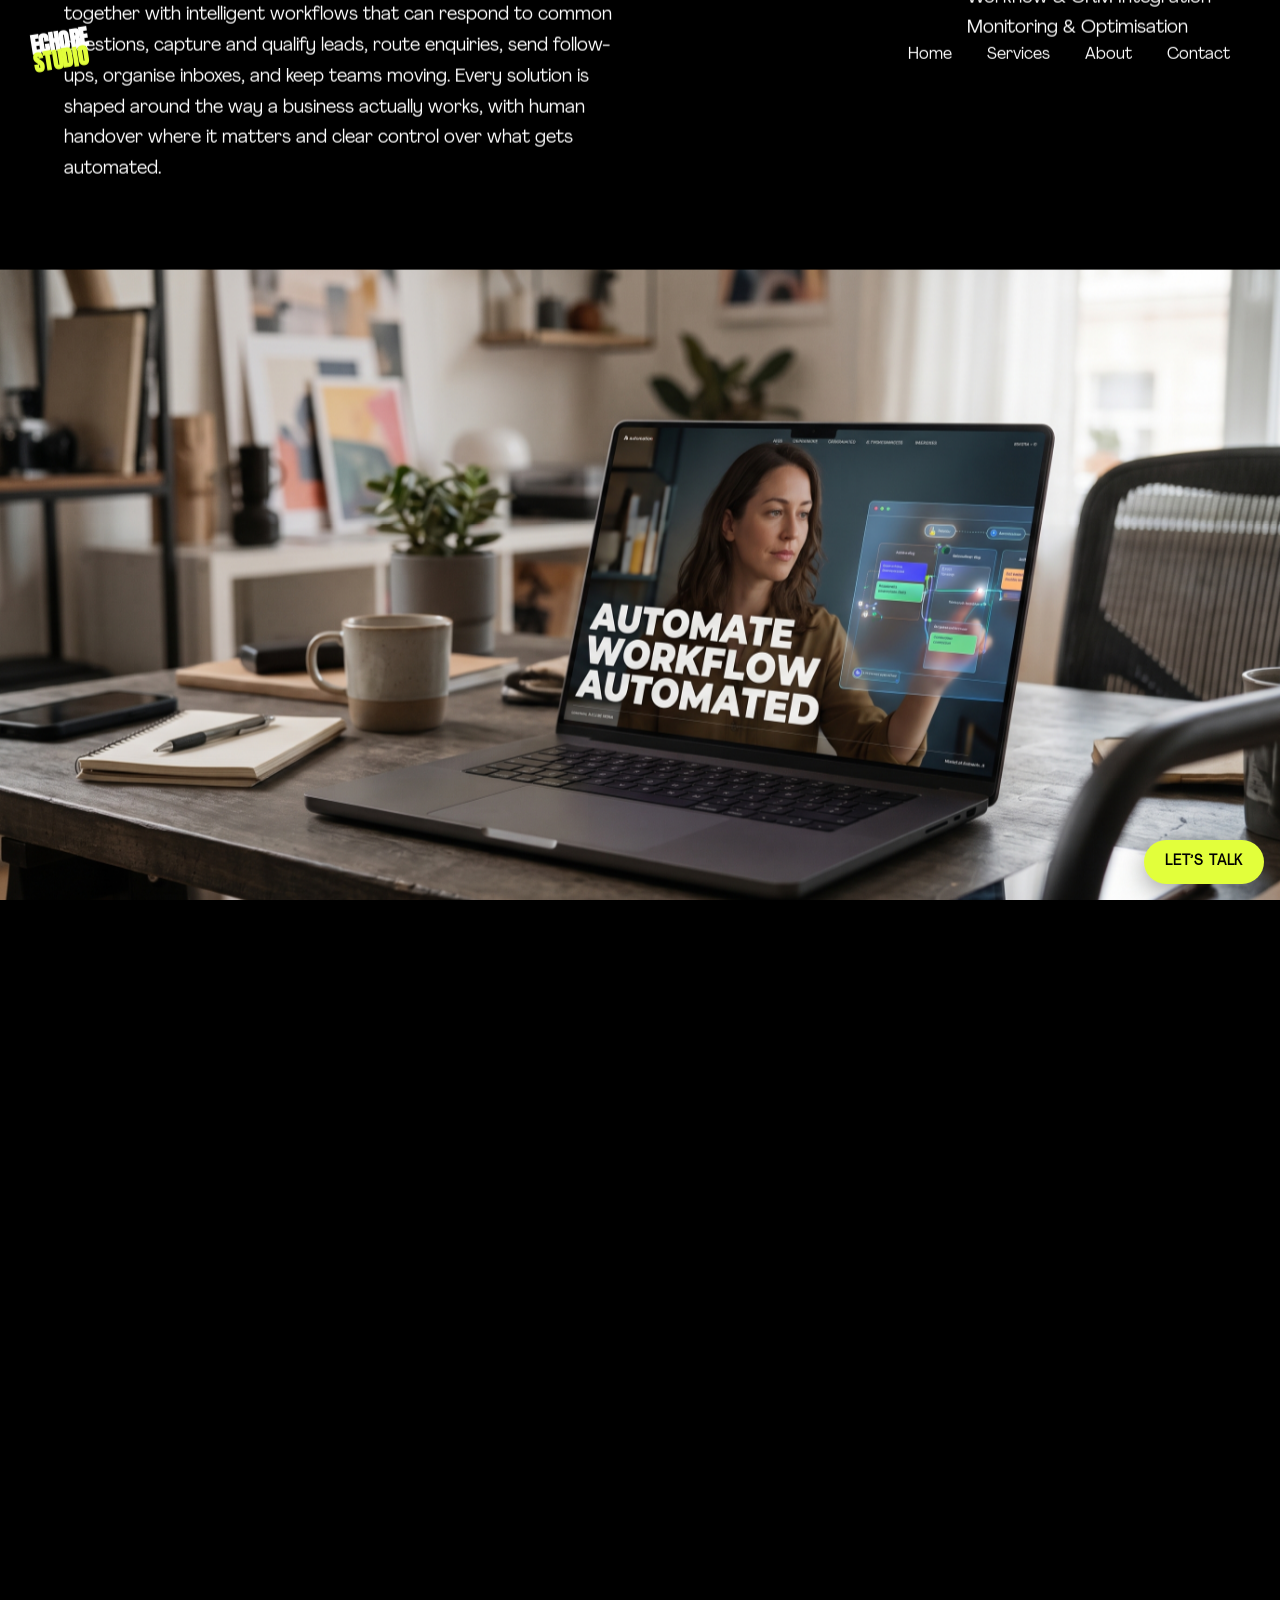
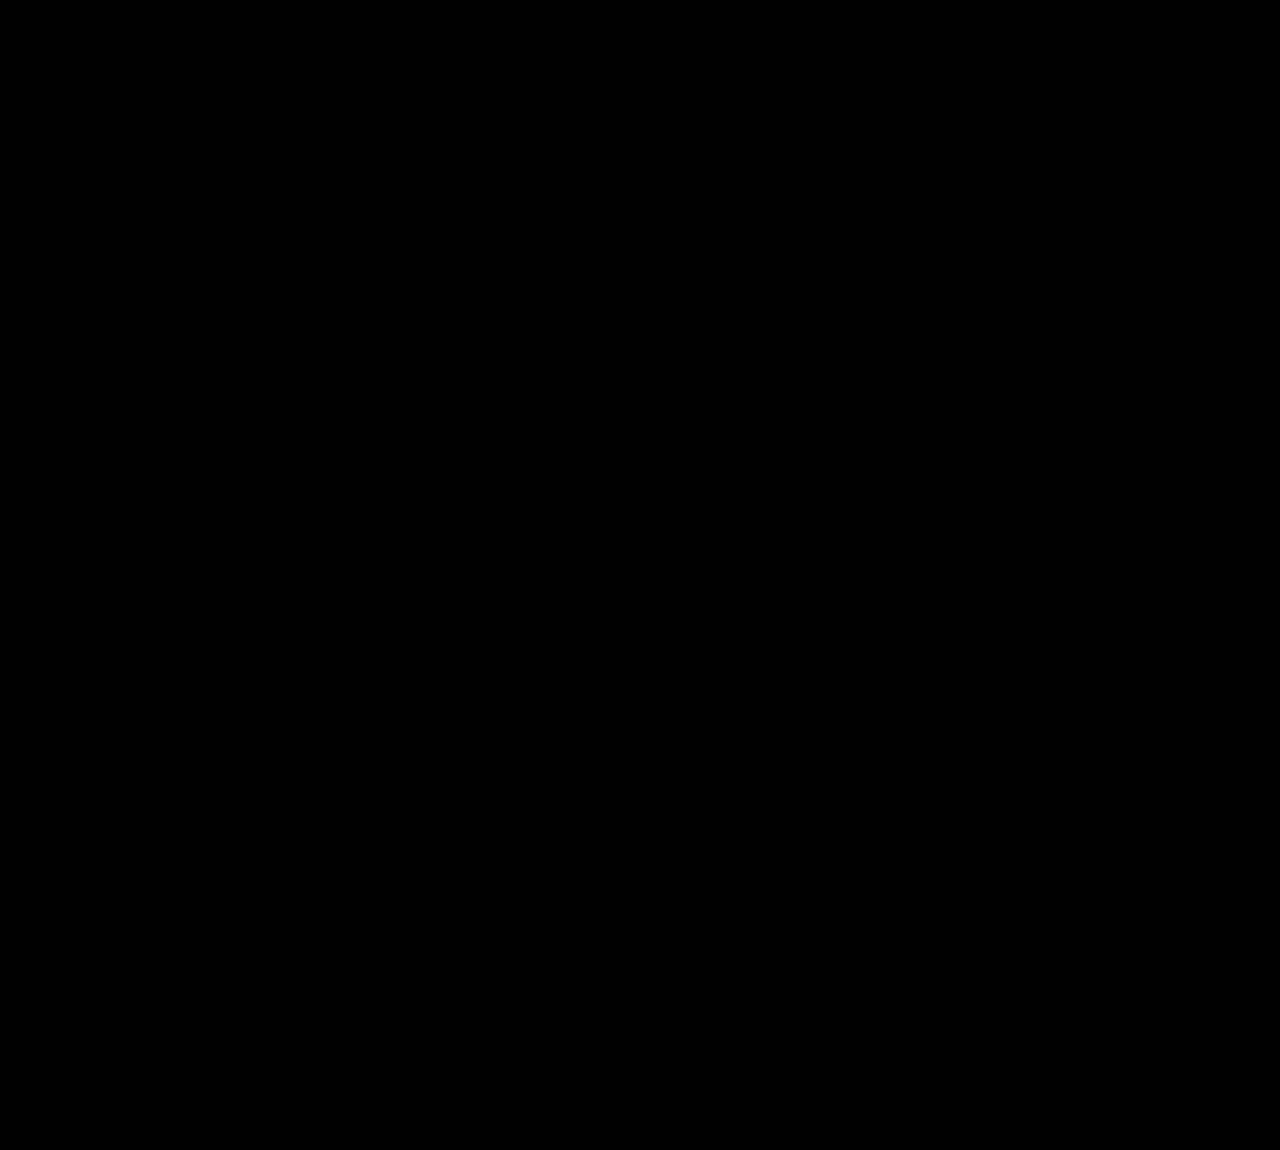
==== commit b312ae38: "auto.html" ====
--- a/auto.html
+++ b/auto.html
@@ -160,8 +160,8 @@
 <footer class="echore-footer"><div class="wrapper"><div class="echore-footer__row">
 <a aria-label="Echore Studio Home" class="echore-logo" data-barba-prevent="all" href="index.html"><div class="echore-logo__mark"><span>ECHORE</span><span>STUDIO</span></div></a>
 <div class="echore-footer__icons"><a aria-label="Echore on X" href="https://twitter.com/echore" rel="noopener noreferrer" target="_blank">X</a><a aria-label="Echore on Instagram" href="https://www.instagram.com/echore/" rel="noopener noreferrer" target="_blank">Instagram</a></div>
-<div class="echore-footer__meta"><span>New Delhi, India</span><a href="tel:+917011588835">+91 7011588835</a><a href="mailto:echore.agency@gmail.com">echore.agency@gmail.com</a><span>© Echore. All Rights Reserved 2026.</span></div>
+<div class="echore-footer__meta"><span>New Delhi, India</span><a href="tel:+917011588835">+91 7011588835</a><a href="mailto:contact@echore.in">contact@echore.in</a><span>© Echore. All Rights Reserved 2026.</span></div>
 </div></div></footer></div></div></div></main>
 <div class="swipe"></div>
 <a class="echore-cta" data-barba-prevent="all" href="echore-contact.html">Let’s talk</a><script>setTimeout(function(){var m=document.querySelector('.main-wrap'),p=document.querySelector('.pre-load');if(m&&getComputedStyle(m).opacity==='0'){m.style.opacity='1';if(p)p.style.display='none';}},7000);</script></body>
-</html>+</html>
